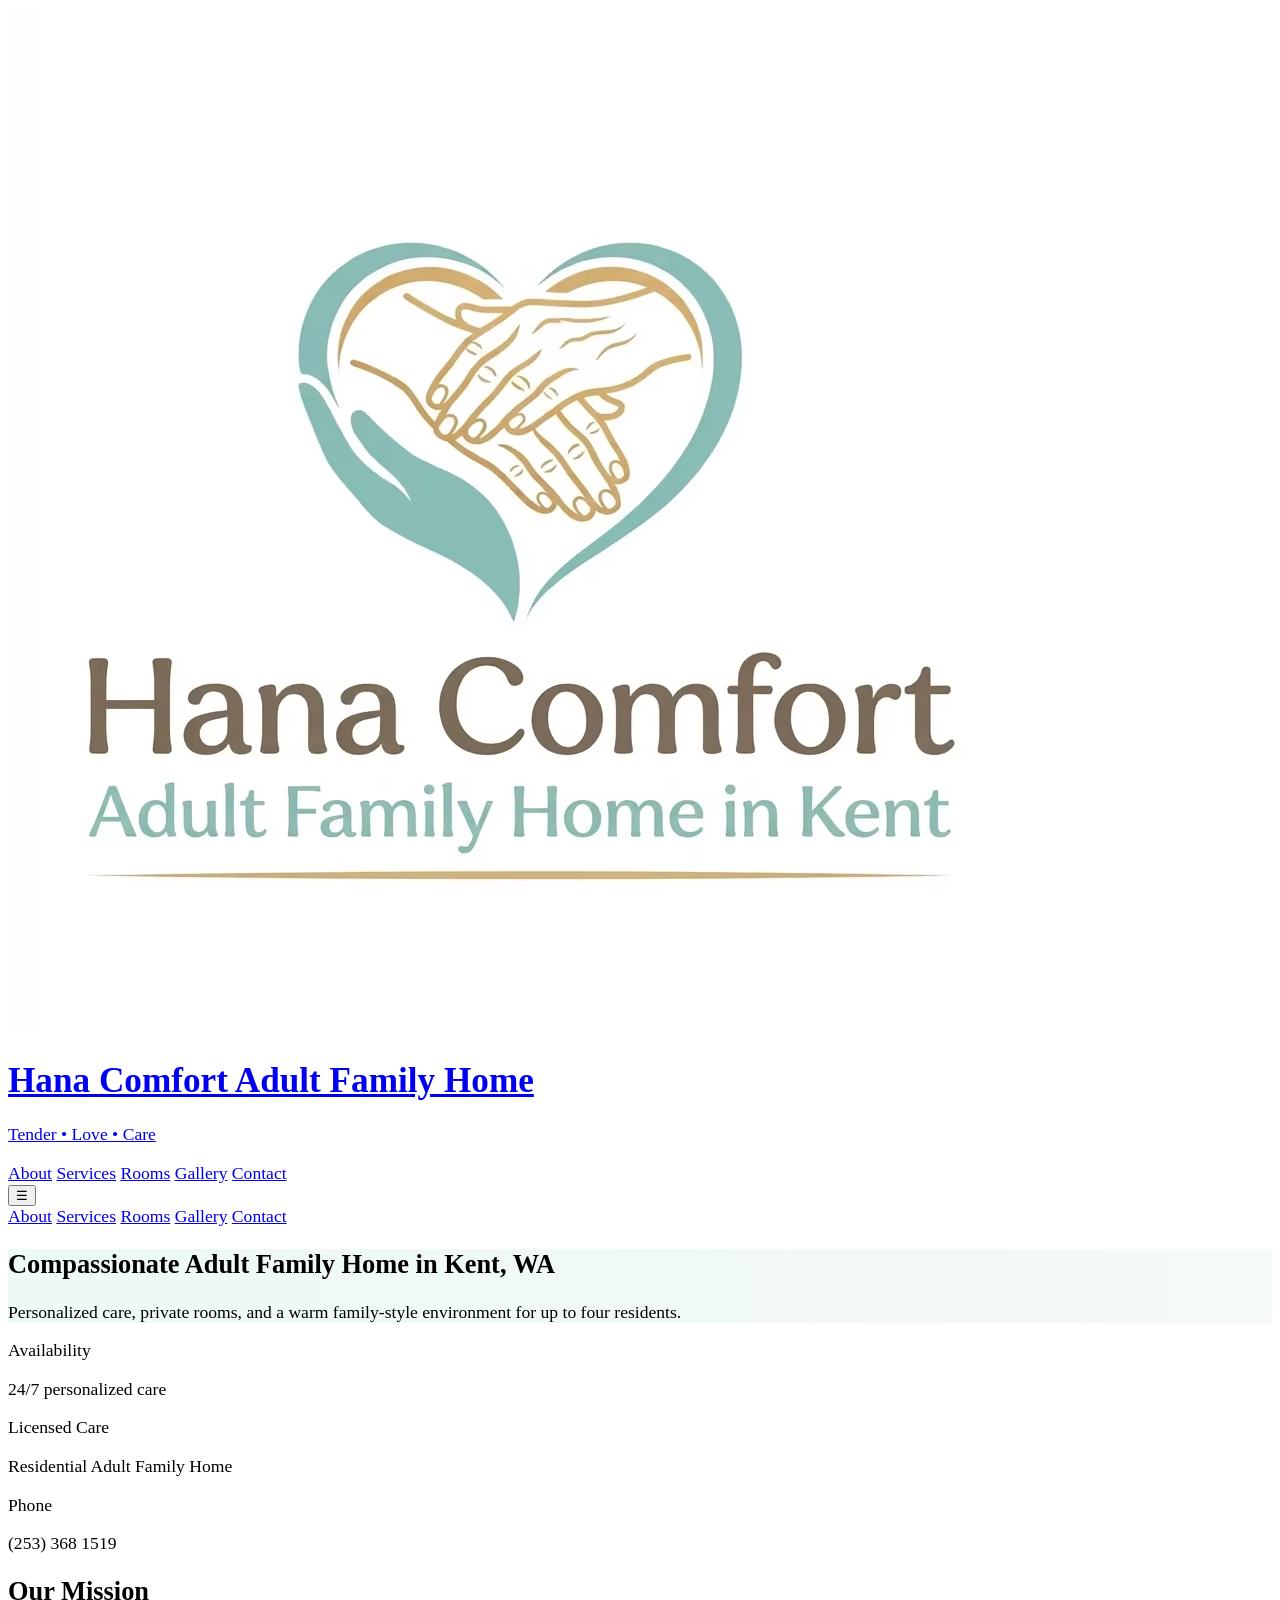
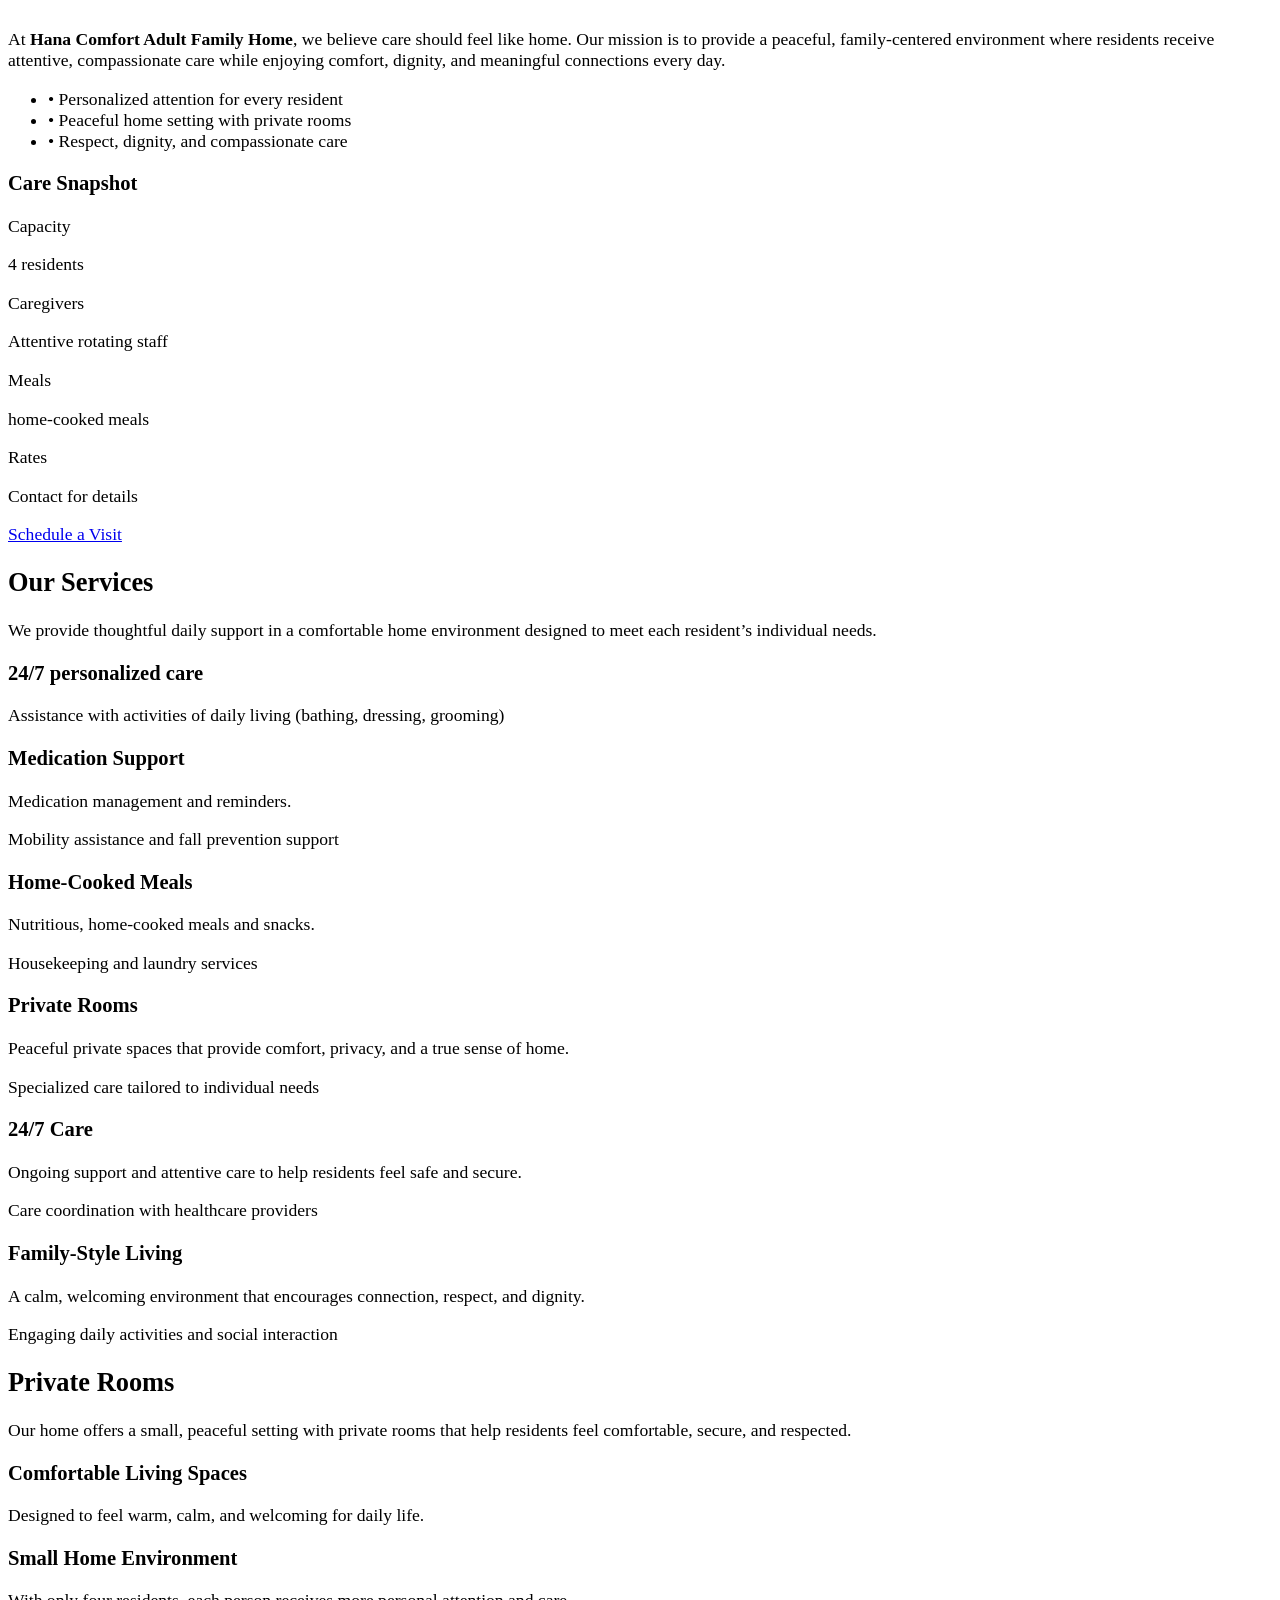
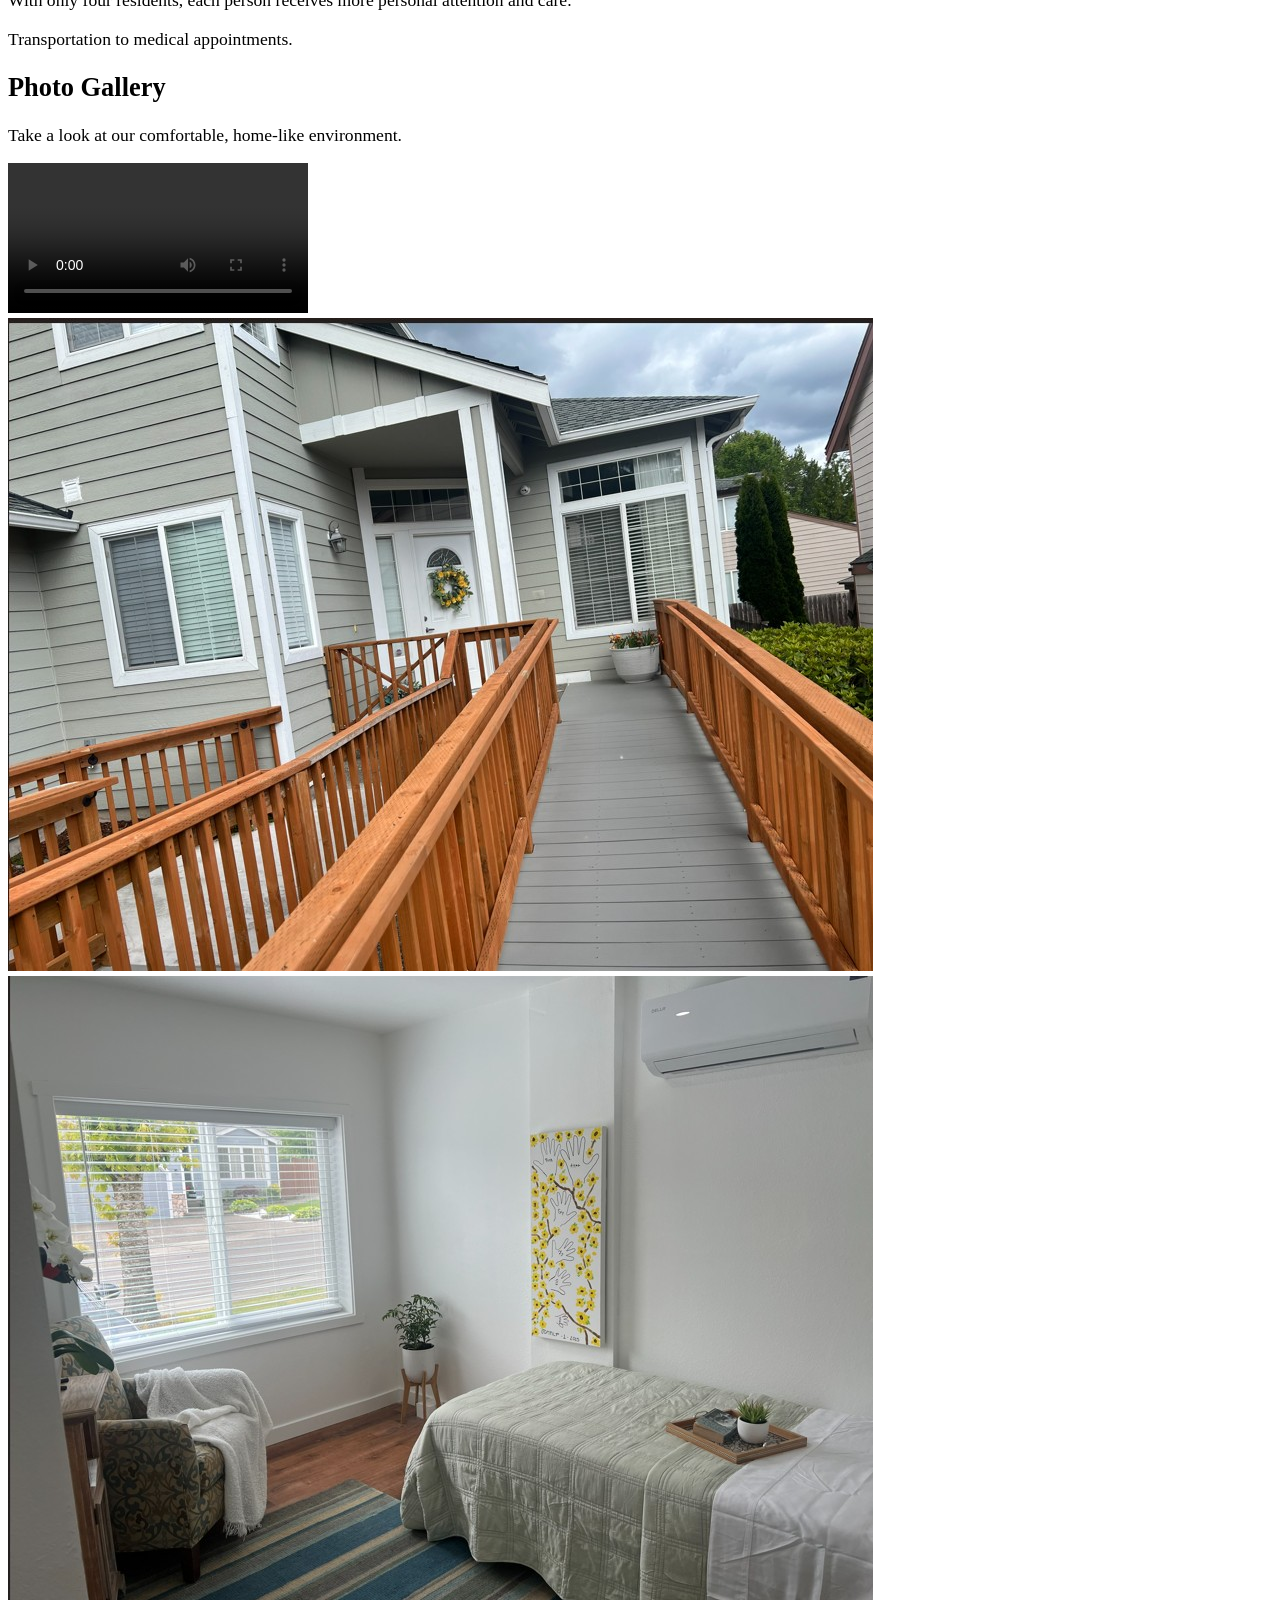
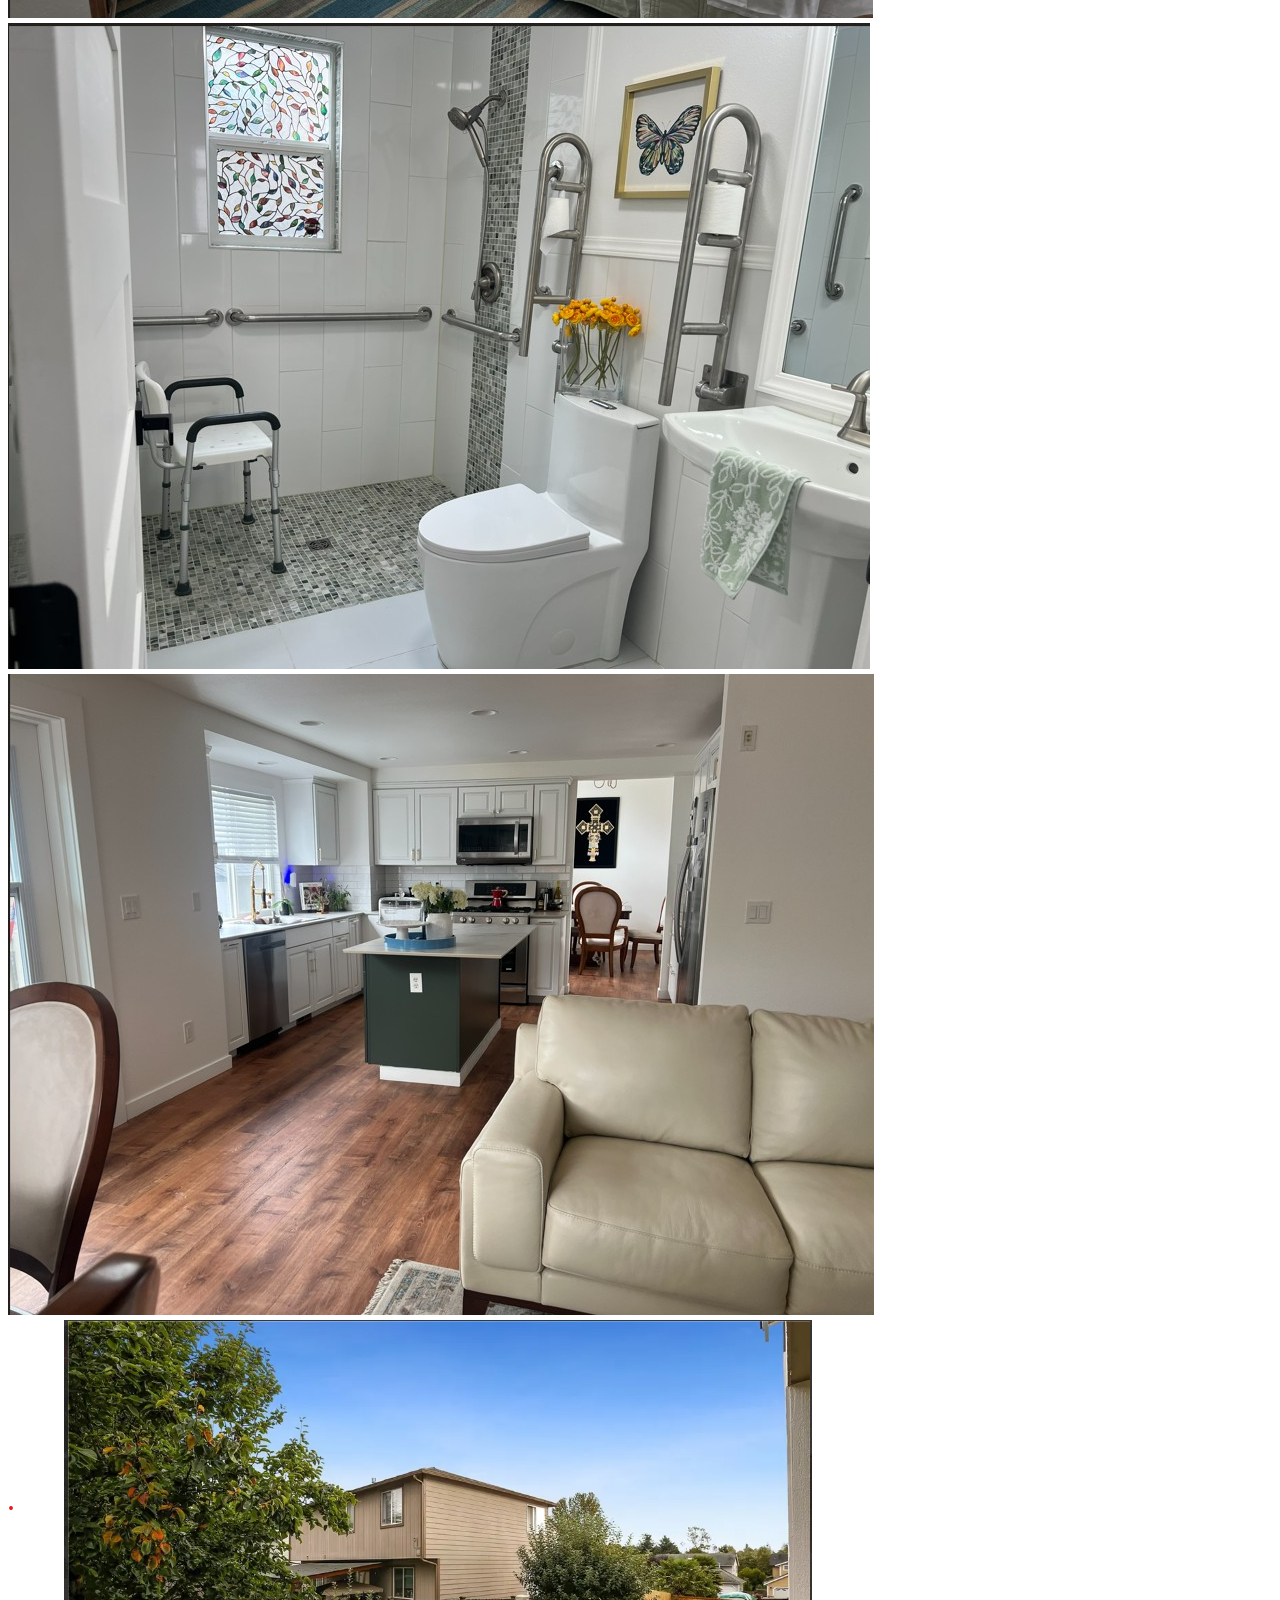
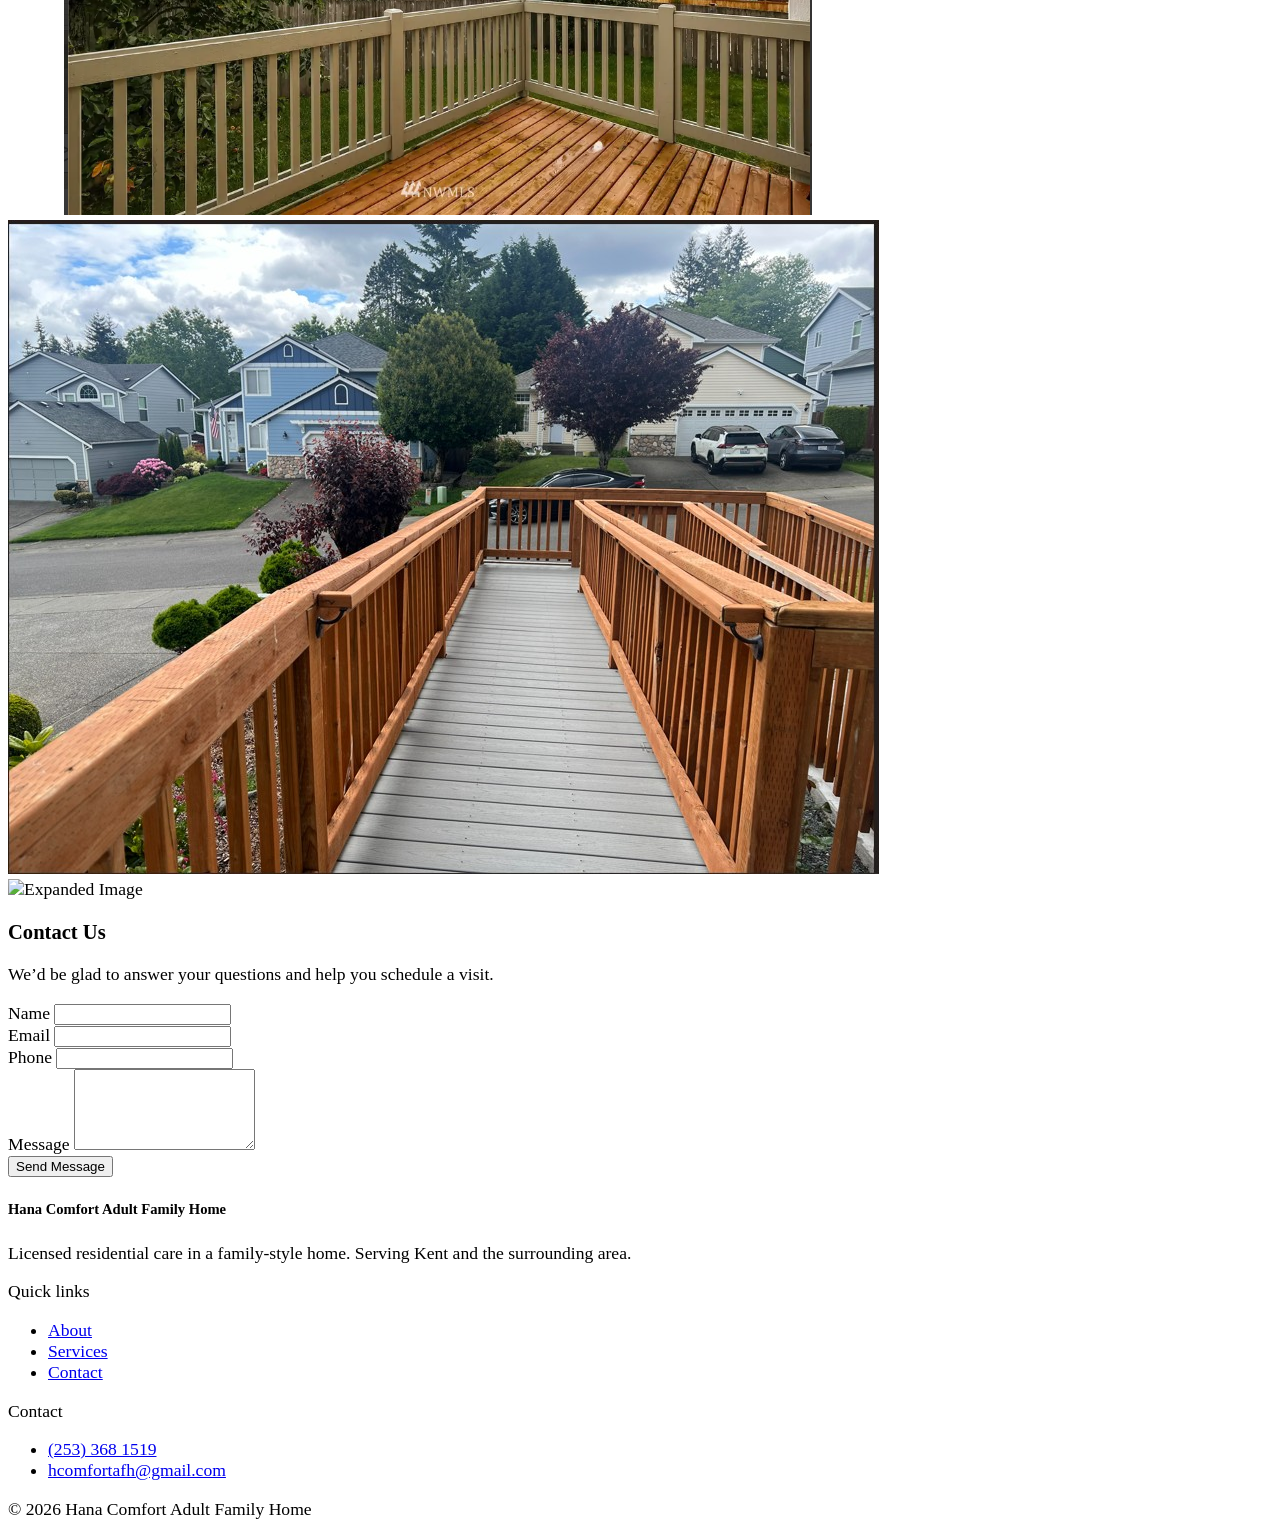
==== Hana_ADF_kent/index.html @ 60431824 "Add files via upload" ====
<!doctype html>
<html lang="en">
<head>
    <!-- =========================================================
         BASIC PAGE SETUP
         ========================================================= -->
    <meta charset="utf-8" />
    <meta name="viewport" content="width=device-width,initial-scale=1" />
    <title>Hana Comfort Adult Family Home</title>
    <meta name="description" content="Hana Comfort Adult Family Home — compassionate, licensed residential care in a home-like setting." />

    <!-- Tailwind CDN for styling -->
    <script src="https://cdn.tailwindcss.com"></script>

    <style>
        /* =========================================================
           SMALL CUSTOM CSS
           ========================================================= */
        .gradient-hero {
            background: linear-gradient(90deg, rgba(16,185,129,0.08), rgba(6,95,70,0.04));
        }

        .focus-ring:focus {
            outline: 3px solid rgba(16,185,129,0.25);
            outline-offset: 2px;
        }

        body {
            font-size: 1.1rem;
        }
    </style>
</head>

<body class="antialiased text-slate-900 bg-slate-50">

<!-- =========================================================
     HEADER
     ========================================================= -->
<header class="bg-white shadow-sm">
    <div class="max-w-7xl mx-auto px-6 py-3 flex items-center justify-between">

        <!-- Logo + Site Name -->
        <a href="#home" class="flex items-center gap-3 min-w-0">
            <img
                    src="images/logo.jpg"
                    alt="Hana Comfort Adult Family Home Logo"
                    class="w-16 h-16 md:w-20 md:h-20 rounded-full object-cover border-2 border-slate-300 shadow-md"
            >
            <div class="min-w-0">
                <h1 class="text-lg md:text-2xl font-semibold leading-tight text-slate-900">
                    Hana Comfort Adult Family Home
                </h1>
                <p class="text-sm text-slate-600 leading-tight font-semibold tracking-wide">
                    Tender • Love • Care
                </p>
            </div>
        </a>

        <!-- Desktop navigation -->
        <nav id="nav" class="hidden md:flex items-center gap-6 text-sm text-slate-700">
            <a href="#about" class="hover:underline">About</a>
            <a href="#services" class="hover:underline">Services</a>
            <a href="#rooms" class="hover:underline">Rooms</a>
            <a href="#gallery" class="hover:underline">Gallery</a>
            <a href="#contact" class="hover:underline">Contact</a>
        </nav>

        <!-- Mobile menu button -->
        <button id="menuBtn"
                class="md:hidden p-2 rounded-md border border-slate-300"
                aria-expanded="false"
                aria-controls="mobileMenu">
            ☰
        </button>
    </div>

    <!-- Mobile menu -->
    <div id="mobileMenu" class="md:hidden hidden border-t bg-white">
        <div class="px-6 py-4 flex flex-col gap-3 text-slate-700">
            <a href="#about" class="block">About</a>
            <a href="#services" class="block">Services</a>
            <a href="#rooms" class="block">Rooms</a>
            <a href="#gallery" class="block">Gallery</a>
            <a href="#contact" class="block">Contact</a>
        </div>
    </div>
</header>

<main id="home">

    <!-- =========================================================
         HERO SECTION
         ========================================================= -->
    <section class="gradient-hero">
        <div class="max-w-7xl mx-auto px-8 py-12 grid grid-cols-1 gap-8 items-center">
            <div>
                <h1 class="text-4xl md:text-4xl font-extrabold">Compassionate Adult Family Home in Kent, WA</h1>

                <p class="mt-4 text-slate-600">
                    Personalized care, private rooms, and a warm family-style environment for up to four residents.
                </p>

                <!--<div class="mt-6 flex gap-3">
                    <a href="#contact" class="px-5 py-3 bg-emerald-500 text-white rounded-md shadow">Schedule a Visit</a>
                </div>-->

                <!--<p class="mt-5 text-sm text-slate-500">
                    24/7 care • Private rooms • Licensed caregivers
                </p>-->
            </div>
        </div>
    </section>

    <!-- =========================================================
         QUICK INFO STRIP
         ========================================================= -->
    <section class="bg-white border-t border-b border-slate-200">
        <div class="max-w-6xl mx-auto px-6 py-6 grid md:grid-cols-3 gap-6 text-center md:text-left">
            <div>
                <p class="text-sm text-slate-500">Availability</p>
                <p class="text-lg font-semibold text-slate-900">24/7 personalized care</p>
            </div>

            <div>
                <p class="text-sm text-slate-500">Licensed Care</p>
                <p class="text-lg font-semibold text-slate-900">Residential Adult Family Home</p>
            </div>

            <div>
                <p class="text-sm text-slate-500">Phone</p>
                <p class="text-lg font-semibold text-slate-900">(253) 368 1519</p>
            </div>
        </div>
    </section>

    <!-- =========================================================
         ABOUT SECTION
         ========================================================= -->
    <section id="about" class="bg-white py-16">
        <div class="max-w-6xl mx-auto px-6 grid md:grid-cols-2 gap-12 items-start">

            <div>
                <h2 class="text-2xl md:text-3xl font-semibold text-slate-900">
                    Our Mission
                </h2>

                <p class="mt-5 text-slate-600 leading-relaxed">
                    At <strong>Hana Comfort Adult Family Home</strong>, we believe care should feel like home. Our mission is to provide a peaceful, family-centered environment where residents receive attentive, compassionate care while enjoying comfort, dignity, and meaningful connections every day.

                </p>

                <!--<p class="mt-4 text-slate-600 leading-relaxed">
                    We focus on personalized care, privacy, and meaningful daily support that
                    promotes dignity, comfort, and independence.
                </p>-->

                <ul class="mt-6 space-y-2 text-slate-700">
                    <li>• Personalized attention for every resident</li>
                    <li>• Peaceful home setting with private rooms</li>
                    <li>• Respect, dignity, and compassionate care</li>
                </ul>
            </div>

            <div class="bg-slate-50 rounded-2xl border border-slate-200 p-6">
                <h3 class="text-xl font-semibold text-slate-900">Care Snapshot</h3>

                <div class="mt-5 grid grid-cols-2 gap-6 text-slate-700">
                    <div>
                        <p class="text-sm text-slate-500">Capacity</p>
                        <p class="font-medium">4 residents</p>
                    </div>

                    <div>
                        <p class="text-sm text-slate-500">Caregivers</p>
                        <p class="font-medium">Attentive rotating staff</p>
                    </div>

                    <div>
                        <p class="text-sm text-slate-500">Meals</p>
                        <p class="font-medium">home-cooked meals</p>
                    </div>

                    <div>
                        <p class="text-sm text-slate-500">Rates</p>
                        <p class="font-medium">Contact for details</p>
                    </div>
                    <div class="mt-6 flex gap-3">
                        <a href="#contact"
                           class="px-5 py-3 bg-emerald-500 text-white rounded-md shadow whitespace-nowrap">
                            Schedule a Visit
                        </a>
                    </div>
                </div>
            </div>

        </div>
    </section>

    <!-- =========================================================
         SERVICES SECTION
         ========================================================= -->
    <section id="services" class="bg-slate-100 py-16">
        <div class="max-w-6xl mx-auto px-6">
            <div class="max-w-2xl">
                <h2 class="text-2xl md:text-3xl font-semibold text-slate-900">
                    Our Services
                </h2>
                <p class="mt-4 text-slate-600 leading-relaxed">
                    We provide thoughtful daily support in a comfortable home environment designed
                    to meet each resident’s individual needs.
                </p>
            </div>

            <div class="mt-10 grid md:grid-cols-3 gap-6">
                <div class="bg-white rounded-2xl border border-slate-200 p-6">
                    <h3 class="text-lg font-semibold text-slate-900">24/7 personalized care</h3>
                    <p class="mt-3 text-slate-600 leading-relaxed">
                        Assistance with activities of daily living (bathing, dressing, grooming)
                    </p>
                </div>

                <div class="bg-white rounded-2xl border border-slate-200 p-6">
                    <h3 class="text-lg font-semibold text-slate-900">Medication Support</h3>
                    <p class="mt-3 text-slate-600 leading-relaxed">
                        Medication management and reminders.
                    </p>
                    <p class="mt-3 text-slate-600 leading-relaxed">
                    Mobility assistance and fall prevention support
                    </p>
                </div>

                <div class="bg-white rounded-2xl border border-slate-200 p-6">
                    <h3 class="text-lg font-semibold text-slate-900">Home-Cooked Meals</h3>
                    <p class="mt-3 text-slate-600 leading-relaxed">
                        Nutritious, home-cooked meals and snacks.
                    </p>
                    <p class="mt-3 text-slate-600 leading-relaxed">
                        Housekeeping and laundry services
                    </p>
                </div>

                <div class="bg-white rounded-2xl border border-slate-200 p-6">
                    <h3 class="text-lg font-semibold text-slate-900">Private Rooms</h3>
                    <p class="mt-3 text-slate-600 leading-relaxed">
                        Peaceful private spaces that provide comfort, privacy, and a true sense of home.
                    </p>
                    <p class="mt-3 text-slate-600 leading-relaxed">
                    Specialized care tailored to individual needs
                    </p>
                </div>

                <div class="bg-white rounded-2xl border border-slate-200 p-6">
                    <h3 class="text-lg font-semibold text-slate-900">24/7 Care</h3>
                    <p class="mt-3 text-slate-600 leading-relaxed">
                        Ongoing support and attentive care to help residents feel safe and secure.
                    </p>
                    <p class="mt-3 text-slate-600 leading-relaxed">
                        Care coordination with healthcare providers
                    </p>
                </div>

                <div class="bg-white rounded-2xl border border-slate-200 p-6">
                    <h3 class="text-lg font-semibold text-slate-900">Family-Style Living</h3>
                    <p class="mt-3 text-slate-600 leading-relaxed">
                        A calm, welcoming environment that encourages connection, respect, and dignity.
                    </p>
                    <p class="mt-3 text-slate-600 leading-relaxed">
                        Engaging daily activities and social interaction
                    </p>
                </div>
            </div>
        </div>
    </section>
    </section>

    <!-- =========================================================
         ROOMS SECTION
         ========================================================= -->
    <section id="rooms" class="bg-white py-16">
        <div class="max-w-6xl mx-auto px-6">
            <div class="max-w-2xl">
                <h2 class="text-2xl md:text-3xl font-semibold text-slate-900">
                    Private Rooms
                </h2>
                <p class="mt-4 text-slate-600 leading-relaxed">
                    Our home offers a small, peaceful setting with private rooms that help residents
                    feel comfortable, secure, and respected.
                </p>
            </div>

            <div class="mt-10 grid md:grid-cols-2 gap-6">
                <div class="bg-slate-50 rounded-2xl border border-slate-200 p-6">
                    <h3 class="text-lg font-semibold text-slate-900">Comfortable Living Spaces</h3>
                    <p class="mt-3 text-slate-600">
                        Designed to feel warm, calm, and welcoming for daily life.
                    </p>
                </div>

                <div class="bg-slate-50 rounded-2xl border border-slate-200 p-6">
                    <h3 class="text-lg font-semibold text-slate-900">Small Home Environment</h3>
                    <p class="mt-3 text-slate-600">
                        With only four residents, each person receives more personal attention and care.
                    </p>
                    <p class="mt-3 text-slate-600">
                        Transportation to medical appointments.
                    </p>
                </div>
            </div>
        </div>
    </section>

    <!-- =========================================================
         GALLERY SECTION
         ========================================================= -->
    <section id="gallery" class="bg-emerald-50 py-20">
        <div class="max-w-7xl mx-auto px-8 text-center">
            <h2 class="text-3xl font-bold text-emerald-800 mb-12">Photo Gallery</h2>
            <p class="mt-3 text-slate-600">
                Take a look at our comfortable, home-like environment.
            </p>

            <!-- Video -->
            <div class="mt-8">
                <video controls class="w-full rounded-xl">
                    <source src="video/home-tour.mp4" type="video/mp4">
                </video>
            </div>

            <div class="grid sm:grid-cols-2 md:grid-cols-3 gap-4">
                <img src="images/Front_Door.jpg" alt="Front door" class="rounded-xl shadow-md h-96 w-full object-cover transition-transform duration-300 hover:scale-105 cursor-pointer">
                <img src="images/Br.jpg" alt="Bedroom area" class="rounded-xl shadow-md h-96 w-full object-cover transition-transform duration-300 hover:scale-105 cursor-pointer">
                <img src="images/Shower.jpg" alt="Shower area" class="rounded-xl shadow-md h-96 w-full object-cover transition-transform duration-300 hover:scale-105 cursor-pointer">
                <img src="images/Kitchen.jpg" alt="Kitchen" class="rounded-xl shadow-md h-96 w-full object-cover transition-transform duration-300 hover:scale-105 cursor-pointer">
                <img src="images/garden.jpg" alt="Outdoor garden" class="rounded-xl shadow-md h-96 w-full object-cover transition-transform duration-300 hover:scale-105 cursor-pointer">
                <img src="images/Ramp_and_Neigh.jpg" alt="Ramp and neighborhood" class="rounded-xl shadow-md h-96 w-full object-cover transition-transform duration-300 hover:scale-105 cursor-pointer">
            </div>
        </div>
    </section>

 <!--   <section id="gallery" class="bg-slate-100 py-16">
        <div class="max-w-6xl mx-auto px-6">

            <h2 class="text-2xl md:text-3xl font-semibold text-slate-900">
                Gallery
            </h2>

            <p class="mt-3 text-slate-600">
                Take a look at our comfortable, home-like environment.
            </p>

            &lt;!&ndash; Video &ndash;&gt;
            <div class="mt-8">
                <video controls class="w-full rounded-xl">
                    <source src="video/home-tour.mp4" type="video/mp4">
                </video>
            </div>

            &lt;!&ndash; Images &ndash;&gt;
            <div class="mt-10 grid grid-cols-2 md:grid-cols-3 gap-4">
                <img src="images/living-room.jpg" class="rounded-lg object-cover w-full h-48">
                <img src="images/bedroom.jpg" class="rounded-lg object-cover w-full h-48">
                <img src="images/kitchen.jpg" class="rounded-lg object-cover w-full h-48">
                <img src="images/dining.jpg" class="rounded-lg object-cover w-full h-48">
                <img src="images/bathroom.jpg" class="rounded-lg object-cover w-full h-48">
                <img src="images/outside.jpg" class="rounded-lg object-cover w-full h-48">
            </div>

        </div>
    </section>-->
    <!-- =========================================================
         LIGHTBOX
         ========================================================= -->
    <div id="lightbox" class="hidden fixed inset-0 bg-black/70 flex items-center justify-center z-50">
        <img id="lightbox-img" src="" alt="Expanded Image" class="w-screen h-screen object-contain md:object-cover cursor-zoom-out">
    </div>

    <!-- =========================================================
         CONTACT SECTION
         Formspree version for static site
         USE FORM_ID with MY real Formspree ID
         ========================================================= -->
    <section id="contact" class="max-w-4xl mx-auto px-8 py-16">
        <div class="bg-white p-8 rounded-xl shadow">
            <h3 class="text-2xl font-semibold">Contact Us</h3>
            <p class="mt-2 text-slate-600">
                We’d be glad to answer your questions and help you schedule a visit.
            </p>

            <form
                    id="contactForm"
                    class="mt-6 space-y-4"
                    action="https://formspree.io/f/xykbydrg"
                    method="POST"
            >
                <!-- Subject line for your email notification -->
                <input type="hidden" name="_subject" value="New message from Hana Comfort AFH">

                <!-- Redirect after submit -->
                <input type="hidden" name="_next" value="thank-you.html">

                <div>
                    <label for="name" class="block mb-1 font-medium">Name</label>
                    <input id="name" name="name" required class="w-full border rounded-md px-4 py-3 focus-ring">
                </div>

                <div>
                    <label for="email" class="block mb-1 font-medium">Email</label>
                    <input id="email" type="email" name="email" required class="w-full border rounded-md px-4 py-3 focus-ring">
                </div>

                <div>
                    <label for="phone" class="block mb-1 font-medium">Phone</label>
                    <input id="phone" name="phone" class="w-full border rounded-md px-4 py-3 focus-ring">
                </div>

                <div>
                    <label for="message" class="block mb-1 font-medium">Message</label>
                    <textarea id="message" name="message" required rows="5" class="w-full border rounded-md px-4 py-3 focus-ring"></textarea>
                </div>

                <button type="submit" class="px-5 py-3 bg-emerald-500 text-white rounded-md shadow">
                    Send Message
                </button>
            </form>
        </div>
    </section>
</main>

<!-- =========================================================
     FOOTER
     ========================================================= -->
<footer class="bg-white border-t mt-12">
    <div class="max-w-7xl mx-auto px-8 py-8 grid grid-cols-1 md:grid-cols-3 gap-6">
        <div>
            <h5 class="font-semibold">Hana Comfort Adult Family Home</h5>
            <p class="mt-2 text-sm text-slate-600">
                Licensed residential care in a family-style home. Serving Kent and the surrounding area.
            </p>
        </div>

        <div class="text-sm text-slate-600">
            <div class="font-medium">Quick links</div>
            <ul class="mt-3 space-y-2">
                <li><a href="#about" class="hover:underline">About</a></li>
                <li><a href="#services" class="hover:underline">Services</a></li>
                <li><a href="#contact" class="hover:underline">Contact</a></li>
            </ul>
        </div>

        <div class="text-sm text-slate-600">
            <div class="font-medium">Contact</div>
            <ul class="mt-3 space-y-2">
                <li><a href="tel:+12533681519" class="hover:underline">(253) 368 1519</a></li>
                <li><a href="mailto:hcomfortafh@gmail.com" class="hover:underline">hcomfortafh@gmail.com</a></li>
            </ul>
        </div>
    </div>

    <div class="text-center text-xs text-slate-400 py-4">
        © <span id="year"></span> Hana Comfort Adult Family Home
    </div>
</footer>

<!-- =========================================================
     JAVASCRIPT
     Mobile menu + gallery lightbox + footer year
     No /contact fetch because Formspree handles the form
     ========================================================= -->
<script>
    // Footer year
    document.getElementById('year').textContent = new Date().getFullYear();

    // Mobile menu
    const menuBtn = document.getElementById('menuBtn');
    const mobileMenu = document.getElementById('mobileMenu');

    menuBtn.addEventListener('click', () => {
        const expanded = menuBtn.getAttribute('aria-expanded') === 'true';
        menuBtn.setAttribute('aria-expanded', String(!expanded));
        mobileMenu.classList.toggle('hidden');
    });

    // Gallery lightbox
    const galleryImages = document.querySelectorAll('#gallery img');
    const lightbox = document.getElementById('lightbox');
    const lightboxImg = document.getElementById('lightbox-img');

    galleryImages.forEach(img => {
        img.addEventListener('click', () => {
            lightboxImg.src = img.src;
            lightbox.classList.remove('hidden');
        });
    });

    lightbox.addEventListener('click', () => {
        lightbox.classList.add('hidden');
    });

    // Smooth scrolling for anchor links
    document.querySelectorAll('a[href^="#"]').forEach(a => {
        a.addEventListener('click', (e) => {
            const target = document.querySelector(a.getAttribute('href'));
            if (target) {
                e.preventDefault();
                target.scrollIntoView({ behavior: 'smooth', block: 'start' });
            }
        });
    });
</script>

</body>
</html>
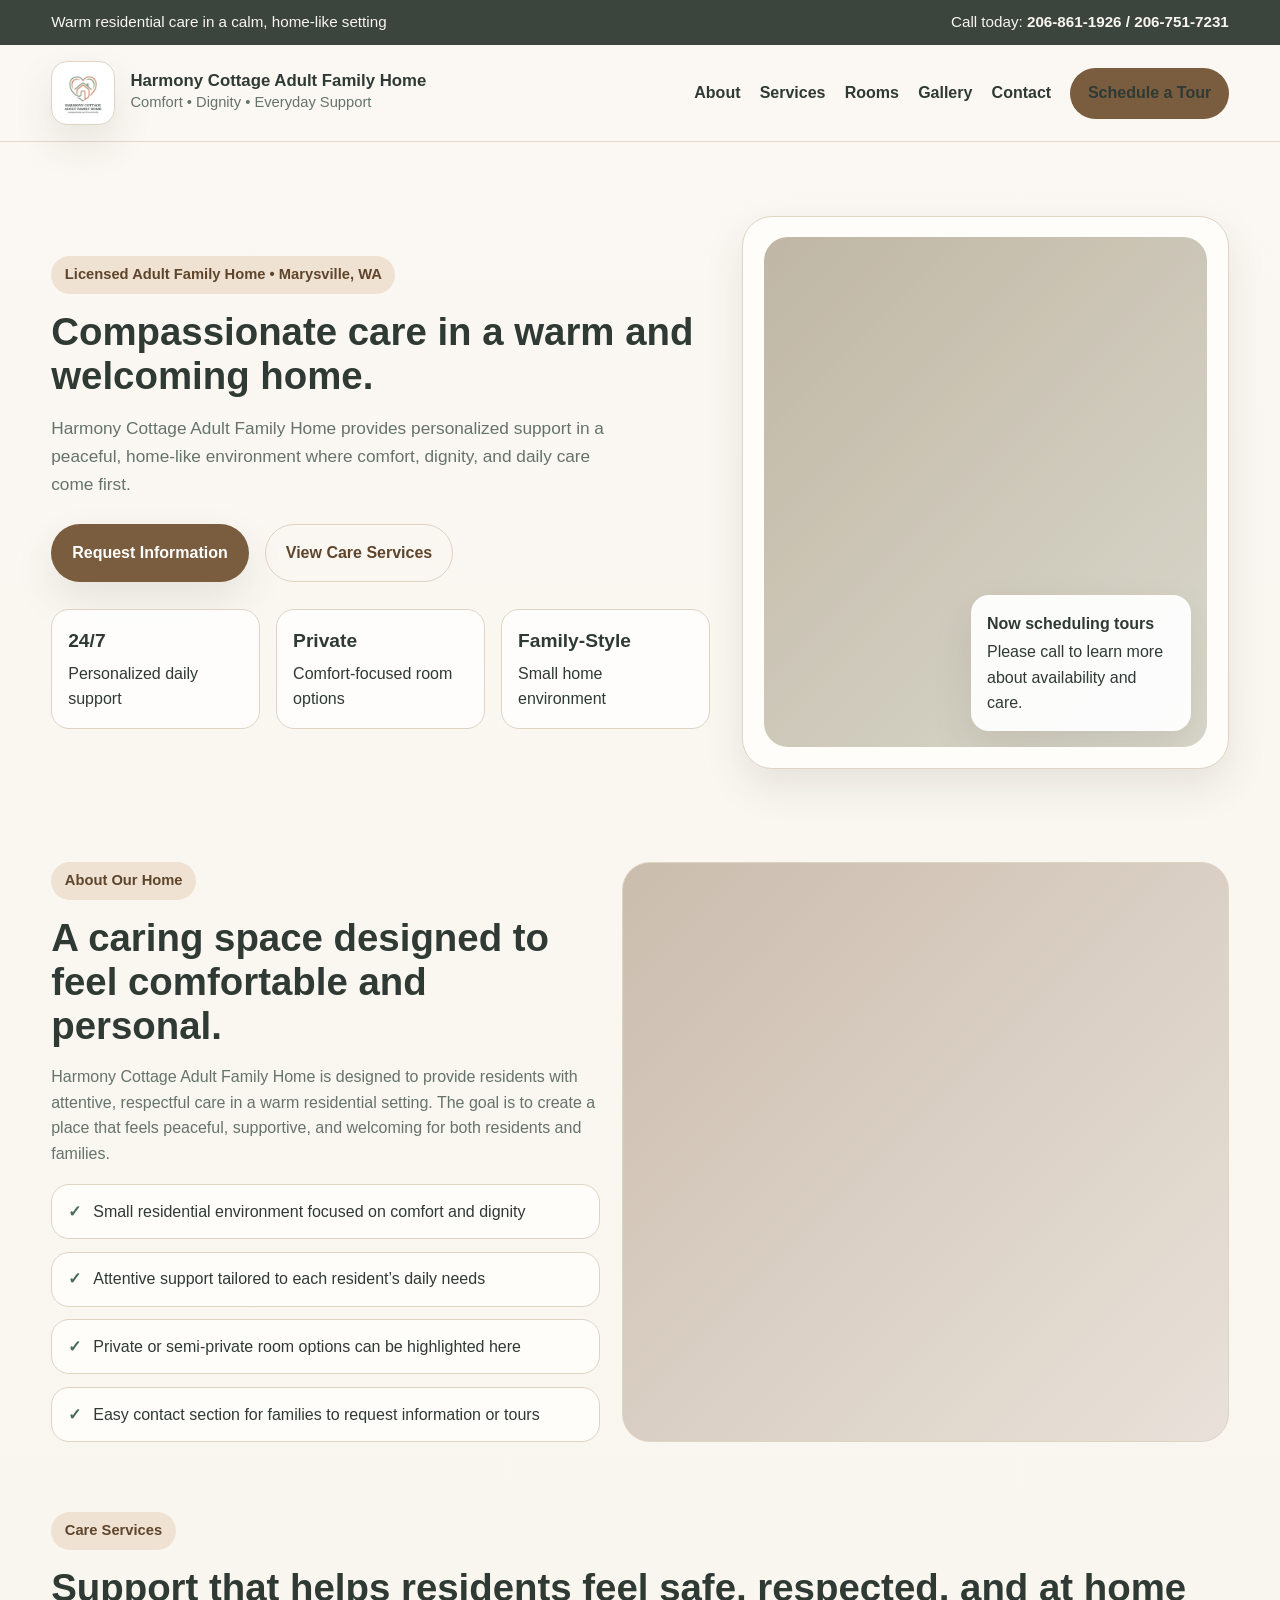
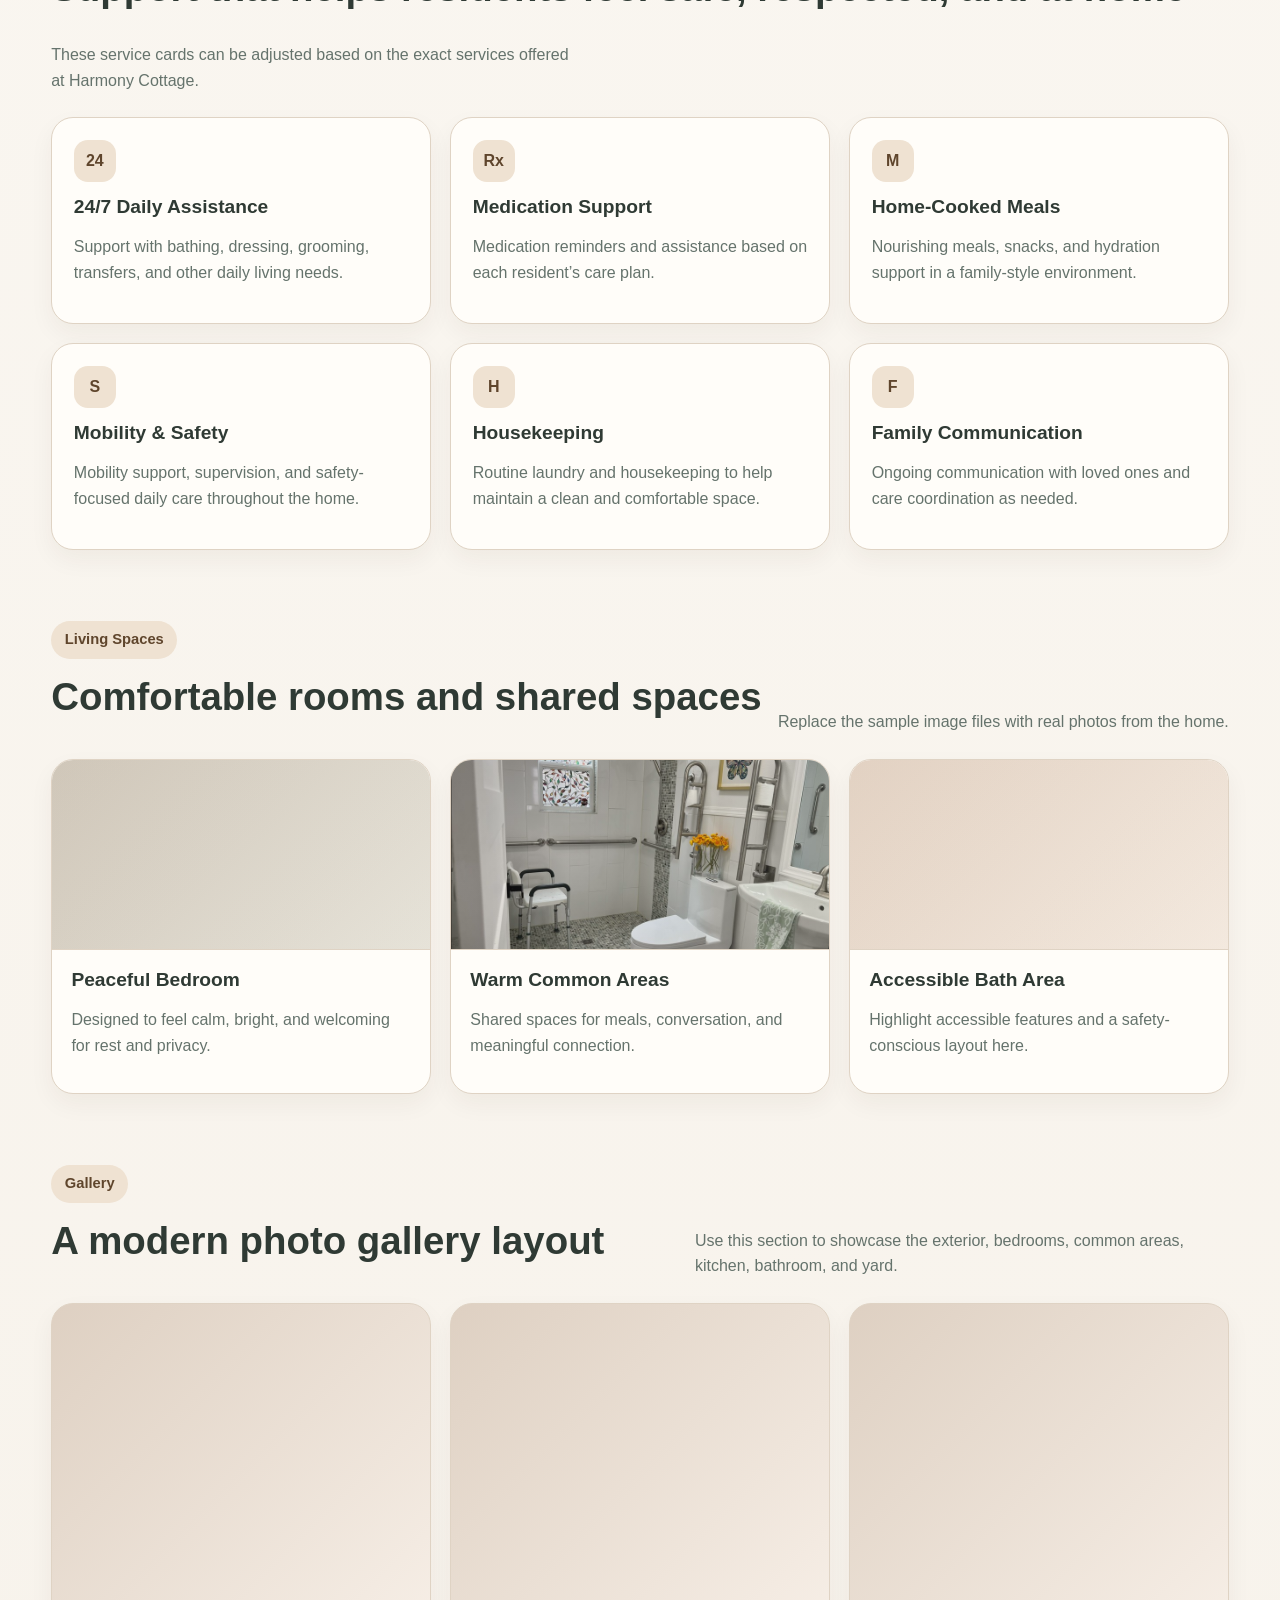
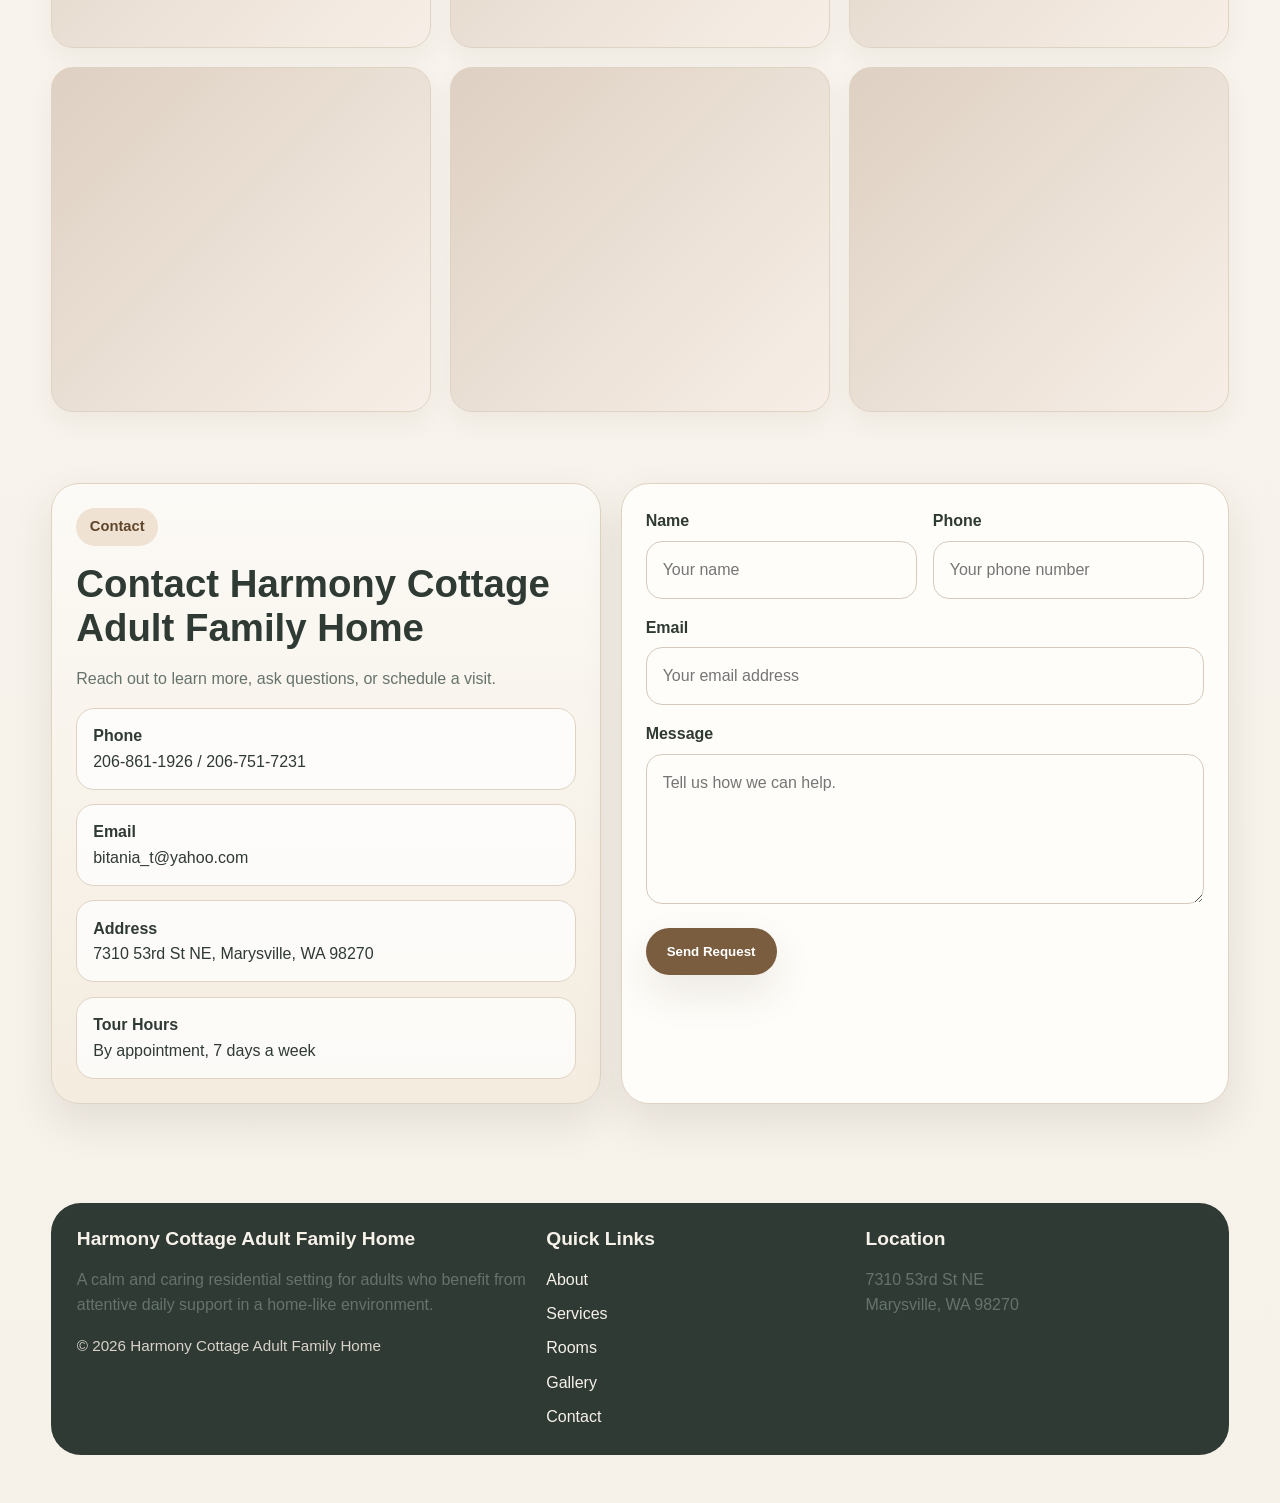
==== commit 77910cb8: "image added" ====
--- a/Hana_ADF_kent/index.html
+++ b/Hana_ADF_kent/index.html
@@ -1,512 +1,333 @@
-<!doctype html>
+<!DOCTYPE html>
 <html lang="en">
 <head>
-    <!-- =========================================================
-         BASIC PAGE SETUP
-         ========================================================= -->
-    <meta charset="utf-8" />
-    <meta name="viewport" content="width=device-width,initial-scale=1" />
-    <title>Hana Comfort Adult Family Home</title>
-    <meta name="description" content="Hana Comfort Adult Family Home — compassionate, licensed residential care in a home-like setting." />
-
-    <!-- Tailwind CDN for styling -->
-    <script src="https://cdn.tailwindcss.com"></script>
-
-    <style>
-        /* =========================================================
-           SMALL CUSTOM CSS
-           ========================================================= */
-        .gradient-hero {
-            background: linear-gradient(90deg, rgba(16,185,129,0.08), rgba(6,95,70,0.04));
-        }
-
-        .focus-ring:focus {
-            outline: 3px solid rgba(16,185,129,0.25);
-            outline-offset: 2px;
-        }
-
-        body {
-            font-size: 1.1rem;
-        }
-    </style>
+    <!-- Basic page setup -->
+    <meta charset="UTF-8" />
+    <meta name="viewport" content="width=device-width, initial-scale=1.0" />
+
+    <!-- Page title shown in browser tab -->
+    <title>Harmony Cottage Adult Family Home</title>
+    <!-- Favicon shown in browser tab -->
+
+    <!-- Short page description for search engines -->
+    <meta
+            name="description"
+            content="Harmony Cottage Adult Family Home in Marysville, WA offers compassionate daily support in a warm, home-like setting."
+    />
+
+    <link rel="icon" type="image/png" href="images/favicon.png" />
+    <link rel="stylesheet" href="styles.css" />
+
+    <!-- External CSS file -->
+    <link rel="stylesheet" href="styles.css" />
 </head>
-
-<body class="antialiased text-slate-900 bg-slate-50">
-
-<!-- =========================================================
-     HEADER
-     ========================================================= -->
-<header class="bg-white shadow-sm">
-    <div class="max-w-7xl mx-auto px-6 py-3 flex items-center justify-between">
-
-        <!-- Logo + Site Name -->
-        <a href="#home" class="flex items-center gap-3 min-w-0">
-            <img
-                    src="images/logo.jpg"
-                    alt="Hana Comfort Adult Family Home Logo"
-                    class="w-16 h-16 md:w-20 md:h-20 rounded-full object-cover border-2 border-slate-300 shadow-md"
-            >
-            <div class="min-w-0">
-                <h1 class="text-lg md:text-2xl font-semibold leading-tight text-slate-900">
-                    Hana Comfort Adult Family Home
-                </h1>
-                <p class="text-sm text-slate-600 leading-tight font-semibold tracking-wide">
-                    Tender • Love • Care
-                </p>
+<body>
+<!-- Top contact bar -->
+<div class="topbar">
+    <div class="container topbar-inner">
+        <div>Warm residential care in a calm, home-like setting</div>
+        <div>Call today: <strong>206-861-1926 / 206-751-7231</strong></div>
+    </div>
+</div>
+
+<!-- Main sticky header and navigation -->
+<header class="site-header">
+    <div class="container nav">
+        <!-- Brand/logo area -->
+        <!-- Brand/logo area -->
+        <a class="brand" href="#home">
+            <div class="brand-mark">
+                <!-- Header logo image -->
+                <img src="images/logo.jpg" alt="Harmony Cottage Adult Family Home logo" />
+            </div>
+            <div class="brand-text">
+                <strong>Harmony Cottage Adult Family Home</strong>
+                <span>Comfort • Dignity • Everyday Support</span>
             </div>
         </a>
 
-        <!-- Desktop navigation -->
-        <nav id="nav" class="hidden md:flex items-center gap-6 text-sm text-slate-700">
-            <a href="#about" class="hover:underline">About</a>
-            <a href="#services" class="hover:underline">Services</a>
-            <a href="#rooms" class="hover:underline">Rooms</a>
-            <a href="#gallery" class="hover:underline">Gallery</a>
-            <a href="#contact" class="hover:underline">Contact</a>
+        <!-- Navigation links -->
+        <nav class="nav-links">
+            <a href="#about">About</a>
+            <a href="#services">Services</a>
+            <a href="#rooms">Rooms</a>
+            <a href="#gallery">Gallery</a>
+            <a href="#contact">Contact</a>
+            <a class="nav-cta" href="#contact">Schedule a Tour</a>
         </nav>
-
-        <!-- Mobile menu button -->
-        <button id="menuBtn"
-                class="md:hidden p-2 rounded-md border border-slate-300"
-                aria-expanded="false"
-                aria-controls="mobileMenu">
-            ☰
-        </button>
-    </div>
-
-    <!-- Mobile menu -->
-    <div id="mobileMenu" class="md:hidden hidden border-t bg-white">
-        <div class="px-6 py-4 flex flex-col gap-3 text-slate-700">
-            <a href="#about" class="block">About</a>
-            <a href="#services" class="block">Services</a>
-            <a href="#rooms" class="block">Rooms</a>
-            <a href="#gallery" class="block">Gallery</a>
-            <a href="#contact" class="block">Contact</a>
-        </div>
     </div>
 </header>
 
-<main id="home">
-
-    <!-- =========================================================
-         HERO SECTION
-         ========================================================= -->
-    <section class="gradient-hero">
-        <div class="max-w-7xl mx-auto px-8 py-12 grid grid-cols-1 gap-8 items-center">
-            <div>
-                <h1 class="text-4xl md:text-4xl font-extrabold">Compassionate Adult Family Home in Kent, WA</h1>
-
-                <p class="mt-4 text-slate-600">
-                    Personalized care, private rooms, and a warm family-style environment for up to four residents.
-                </p>
-
-                <!--<div class="mt-6 flex gap-3">
-                    <a href="#contact" class="px-5 py-3 bg-emerald-500 text-white rounded-md shadow">Schedule a Visit</a>
-                </div>-->
-
-                <!--<p class="mt-5 text-sm text-slate-500">
-                    24/7 care • Private rooms • Licensed caregivers
-                </p>-->
-            </div>
-        </div>
-    </section>
-
-    <!-- =========================================================
-         QUICK INFO STRIP
-         ========================================================= -->
-    <section class="bg-white border-t border-b border-slate-200">
-        <div class="max-w-6xl mx-auto px-6 py-6 grid md:grid-cols-3 gap-6 text-center md:text-left">
-            <div>
-                <p class="text-sm text-slate-500">Availability</p>
-                <p class="text-lg font-semibold text-slate-900">24/7 personalized care</p>
-            </div>
-
-            <div>
-                <p class="text-sm text-slate-500">Licensed Care</p>
-                <p class="text-lg font-semibold text-slate-900">Residential Adult Family Home</p>
-            </div>
-
-            <div>
-                <p class="text-sm text-slate-500">Phone</p>
-                <p class="text-lg font-semibold text-slate-900">(253) 368 1519</p>
-            </div>
-        </div>
-    </section>
-
-    <!-- =========================================================
-         ABOUT SECTION
-         ========================================================= -->
-    <section id="about" class="bg-white py-16">
-        <div class="max-w-6xl mx-auto px-6 grid md:grid-cols-2 gap-12 items-start">
-
-            <div>
-                <h2 class="text-2xl md:text-3xl font-semibold text-slate-900">
-                    Our Mission
-                </h2>
-
-                <p class="mt-5 text-slate-600 leading-relaxed">
-                    At <strong>Hana Comfort Adult Family Home</strong>, we believe care should feel like home. Our mission is to provide a peaceful, family-centered environment where residents receive attentive, compassionate care while enjoying comfort, dignity, and meaningful connections every day.
-
-                </p>
-
-                <!--<p class="mt-4 text-slate-600 leading-relaxed">
-                    We focus on personalized care, privacy, and meaningful daily support that
-                    promotes dignity, comfort, and independence.
-                </p>-->
-
-                <ul class="mt-6 space-y-2 text-slate-700">
-                    <li>• Personalized attention for every resident</li>
-                    <li>• Peaceful home setting with private rooms</li>
-                    <li>• Respect, dignity, and compassionate care</li>
-                </ul>
-            </div>
-
-            <div class="bg-slate-50 rounded-2xl border border-slate-200 p-6">
-                <h3 class="text-xl font-semibold text-slate-900">Care Snapshot</h3>
-
-                <div class="mt-5 grid grid-cols-2 gap-6 text-slate-700">
+<main>
+    <!-- Hero section -->
+    <section class="hero" id="home">
+        <div class="container hero-grid">
+            <div class="hero-copy">
+                <div class="eyebrow">Licensed Adult Family Home • Marysville, WA</div>
+                <h2>Compassionate care in a warm and welcoming home.</h2>
+                <p>
+                    Harmony Cottage Adult Family Home provides personalized support in a peaceful,
+                    home-like environment where comfort, dignity, and daily care come first.
+                </p>
+
+                <!-- Main action buttons -->
+                <div class="hero-actions">
+                    <a class="btn btn-primary" href="#contact">Request Information</a>
+                    <a class="btn btn-secondary" href="#services">View Care Services</a>
+                </div>
+
+                <!-- Quick highlights -->
+                <div class="mini-stats">
+                    <div class="stat">
+                        <strong>24/7</strong>
+                        <span>Personalized daily support</span>
+                    </div>
+                    <div class="stat">
+                        <strong>Private</strong>
+                        <span>Comfort-focused room options</span>
+                    </div>
+                    <div class="stat">
+                        <strong>Family-Style</strong>
+                        <span>Small home environment</span>
+                    </div>
+                </div>
+            </div>
+
+            <!-- Hero image card -->
+            <div class="hero-card">
+                <div class="photo-frame">
+                    <div class="floating-note">
+                        <strong>Now scheduling tours</strong>
+                        <span>Please call to learn more about availability and care.</span>
+                    </div>
+                </div>
+            </div>
+        </div>
+    </section>
+
+    <!-- About section -->
+    <section id="about">
+        <div class="container split">
+            <div class="split-copy">
+                <div class="eyebrow">About Our Home</div>
+                <h2>A caring space designed to feel comfortable and personal.</h2>
+                <p>
+                    Harmony Cottage Adult Family Home is designed to provide residents with attentive,
+                    respectful care in a warm residential setting. The goal is to create a place that
+                    feels peaceful, supportive, and welcoming for both residents and families.
+                </p>
+
+                <!-- Feature checklist -->
+                <div class="checklist">
+                    <div class="check"><b>✓</b><span>Small residential environment focused on comfort and dignity</span></div>
+                    <div class="check"><b>✓</b><span>Attentive support tailored to each resident’s daily needs</span></div>
+                    <div class="check"><b>✓</b><span>Private or semi-private room options can be highlighted here</span></div>
+                    <div class="check"><b>✓</b><span>Easy contact section for families to request information or tours</span></div>
+                </div>
+            </div>
+
+            <!-- About image area -->
+            <div class="split-visual" aria-hidden="true"></div>
+        </div>
+    </section>
+
+    <!-- Services section -->
+    <section id="services">
+        <div class="container">
+            <div class="section-head">
+                <div>
+                    <div class="eyebrow">Care Services</div>
+                    <h2>Support that helps residents feel safe, respected, and at home</h2>
+                </div>
+                <p>
+                    These service cards can be adjusted based on the exact services offered at Harmony Cottage.
+                </p>
+            </div>
+
+            <div class="grid-3">
+                <article class="card">
+                    <div class="icon">24</div>
+                    <h3>24/7 Daily Assistance</h3>
+                    <p>Support with bathing, dressing, grooming, transfers, and other daily living needs.</p>
+                </article>
+
+                <article class="card">
+                    <div class="icon">Rx</div>
+                    <h3>Medication Support</h3>
+                    <p>Medication reminders and assistance based on each resident’s care plan.</p>
+                </article>
+
+                <article class="card">
+                    <div class="icon">M</div>
+                    <h3>Home-Cooked Meals</h3>
+                    <p>Nourishing meals, snacks, and hydration support in a family-style environment.</p>
+                </article>
+
+                <article class="card">
+                    <div class="icon">S</div>
+                    <h3>Mobility &amp; Safety</h3>
+                    <p>Mobility support, supervision, and safety-focused daily care throughout the home.</p>
+                </article>
+
+                <article class="card">
+                    <div class="icon">H</div>
+                    <h3>Housekeeping</h3>
+                    <p>Routine laundry and housekeeping to help maintain a clean and comfortable space.</p>
+                </article>
+
+                <article class="card">
+                    <div class="icon">F</div>
+                    <h3>Family Communication</h3>
+                    <p>Ongoing communication with loved ones and care coordination as needed.</p>
+                </article>
+            </div>
+        </div>
+    </section>
+
+    <!-- Rooms section -->
+    <section id="rooms">
+        <div class="container">
+            <div class="section-head">
+                <div>
+                    <div class="eyebrow">Living Spaces</div>
+                    <h2>Comfortable rooms and shared spaces</h2>
+                </div>
+                <p>Replace the sample image files with real photos from the home.</p>
+            </div>
+
+            <div class="grid-3">
+                <article class="card room-card">
+                    <div class="room-photo one"></div>
+                    <div class="room-body">
+                        <h3>Peaceful Bedroom</h3>
+                        <p>Designed to feel calm, bright, and welcoming for rest and privacy.</p>
+                    </div>
+                </article>
+
+                <article class="card room-card">
+                    <div class="room-photo two"></div>
+                    <div class="room-body">
+                        <h3>Warm Common Areas</h3>
+                        <p>Shared spaces for meals, conversation, and meaningful connection.</p>
+                    </div>
+                </article>
+
+                <article class="card room-card">
+                    <div class="room-photo three"></div>
+                    <div class="room-body">
+                        <h3>Accessible Bath Area</h3>
+                        <p>Highlight accessible features and a safety-conscious layout here.</p>
+                    </div>
+                </article>
+            </div>
+        </div>
+    </section>
+
+    <!-- Gallery section -->
+    <section id="gallery">
+        <div class="container">
+            <div class="section-head">
+                <div>
+                    <div class="eyebrow">Gallery</div>
+                    <h2>A modern photo gallery layout</h2>
+                </div>
+                <p>
+                    Use this section to showcase the exterior, bedrooms, common areas, kitchen, bathroom, and yard.
+                </p>
+            </div>
+
+            <div class="gallery-grid">
+                <div class="gallery-item" aria-label="Front exterior"></div>
+                <div class="gallery-item" aria-label="Bedroom"></div>
+                <div class="gallery-item" aria-label="Living room"></div>
+                <div class="gallery-item" aria-label="Kitchen"></div>
+                <div class="gallery-item" aria-label="Bathroom"></div>
+                <div class="gallery-item" aria-label="Outdoor area"></div>
+            </div>
+        </div>
+    </section>
+
+    <!-- Contact section -->
+    <section id="contact">
+        <div class="container contact-wrap">
+            <!-- Contact details panel -->
+            <div class="contact-panel">
+                <div class="eyebrow">Contact</div>
+                <h2>Contact Harmony Cottage Adult Family Home</h2>
+                <p>
+                    Reach out to learn more, ask questions, or schedule a visit.
+                </p>
+
+                <div class="contact-list">
+                    <div class="contact-item"><strong>Phone</strong><br />206-861-1926 / 206-751-7231</div>
+                    <div class="contact-item"><strong>Email</strong><br />bitania_t@yahoo.com</div>
+                    <div class="contact-item"><strong>Address</strong><br />7310 53rd St NE, Marysville, WA 98270</div>
+                    <div class="contact-item"><strong>Tour Hours</strong><br />By appointment, 7 days a week</div>
+                </div>
+            </div>
+
+            <!-- Contact form -->
+            <form action="https://formspree.io/f/your-form-id" method="POST">
+                <div class="form-grid">
                     <div>
-                        <p class="text-sm text-slate-500">Capacity</p>
-                        <p class="font-medium">4 residents</p>
+                        <label for="name">Name</label>
+                        <input id="name" name="name" type="text" placeholder="Your name" required />
                     </div>
 
                     <div>
-                        <p class="text-sm text-slate-500">Caregivers</p>
-                        <p class="font-medium">Attentive rotating staff</p>
-                    </div>
-
-                    <div>
-                        <p class="text-sm text-slate-500">Meals</p>
-                        <p class="font-medium">home-cooked meals</p>
-                    </div>
-
-                    <div>
-                        <p class="text-sm text-slate-500">Rates</p>
-                        <p class="font-medium">Contact for details</p>
-                    </div>
-                    <div class="mt-6 flex gap-3">
-                        <a href="#contact"
-                           class="px-5 py-3 bg-emerald-500 text-white rounded-md shadow whitespace-nowrap">
-                            Schedule a Visit
-                        </a>
-                    </div>
-                </div>
-            </div>
-
-        </div>
-    </section>
-
-    <!-- =========================================================
-         SERVICES SECTION
-         ========================================================= -->
-    <section id="services" class="bg-slate-100 py-16">
-        <div class="max-w-6xl mx-auto px-6">
-            <div class="max-w-2xl">
-                <h2 class="text-2xl md:text-3xl font-semibold text-slate-900">
-                    Our Services
-                </h2>
-                <p class="mt-4 text-slate-600 leading-relaxed">
-                    We provide thoughtful daily support in a comfortable home environment designed
-                    to meet each resident’s individual needs.
-                </p>
-            </div>
-
-            <div class="mt-10 grid md:grid-cols-3 gap-6">
-                <div class="bg-white rounded-2xl border border-slate-200 p-6">
-                    <h3 class="text-lg font-semibold text-slate-900">24/7 personalized care</h3>
-                    <p class="mt-3 text-slate-600 leading-relaxed">
-                        Assistance with activities of daily living (bathing, dressing, grooming)
-                    </p>
-                </div>
-
-                <div class="bg-white rounded-2xl border border-slate-200 p-6">
-                    <h3 class="text-lg font-semibold text-slate-900">Medication Support</h3>
-                    <p class="mt-3 text-slate-600 leading-relaxed">
-                        Medication management and reminders.
-                    </p>
-                    <p class="mt-3 text-slate-600 leading-relaxed">
-                    Mobility assistance and fall prevention support
-                    </p>
-                </div>
-
-                <div class="bg-white rounded-2xl border border-slate-200 p-6">
-                    <h3 class="text-lg font-semibold text-slate-900">Home-Cooked Meals</h3>
-                    <p class="mt-3 text-slate-600 leading-relaxed">
-                        Nutritious, home-cooked meals and snacks.
-                    </p>
-                    <p class="mt-3 text-slate-600 leading-relaxed">
-                        Housekeeping and laundry services
-                    </p>
-                </div>
-
-                <div class="bg-white rounded-2xl border border-slate-200 p-6">
-                    <h3 class="text-lg font-semibold text-slate-900">Private Rooms</h3>
-                    <p class="mt-3 text-slate-600 leading-relaxed">
-                        Peaceful private spaces that provide comfort, privacy, and a true sense of home.
-                    </p>
-                    <p class="mt-3 text-slate-600 leading-relaxed">
-                    Specialized care tailored to individual needs
-                    </p>
-                </div>
-
-                <div class="bg-white rounded-2xl border border-slate-200 p-6">
-                    <h3 class="text-lg font-semibold text-slate-900">24/7 Care</h3>
-                    <p class="mt-3 text-slate-600 leading-relaxed">
-                        Ongoing support and attentive care to help residents feel safe and secure.
-                    </p>
-                    <p class="mt-3 text-slate-600 leading-relaxed">
-                        Care coordination with healthcare providers
-                    </p>
-                </div>
-
-                <div class="bg-white rounded-2xl border border-slate-200 p-6">
-                    <h3 class="text-lg font-semibold text-slate-900">Family-Style Living</h3>
-                    <p class="mt-3 text-slate-600 leading-relaxed">
-                        A calm, welcoming environment that encourages connection, respect, and dignity.
-                    </p>
-                    <p class="mt-3 text-slate-600 leading-relaxed">
-                        Engaging daily activities and social interaction
-                    </p>
-                </div>
-            </div>
-        </div>
-    </section>
-    </section>
-
-    <!-- =========================================================
-         ROOMS SECTION
-         ========================================================= -->
-    <section id="rooms" class="bg-white py-16">
-        <div class="max-w-6xl mx-auto px-6">
-            <div class="max-w-2xl">
-                <h2 class="text-2xl md:text-3xl font-semibold text-slate-900">
-                    Private Rooms
-                </h2>
-                <p class="mt-4 text-slate-600 leading-relaxed">
-                    Our home offers a small, peaceful setting with private rooms that help residents
-                    feel comfortable, secure, and respected.
-                </p>
-            </div>
-
-            <div class="mt-10 grid md:grid-cols-2 gap-6">
-                <div class="bg-slate-50 rounded-2xl border border-slate-200 p-6">
-                    <h3 class="text-lg font-semibold text-slate-900">Comfortable Living Spaces</h3>
-                    <p class="mt-3 text-slate-600">
-                        Designed to feel warm, calm, and welcoming for daily life.
-                    </p>
-                </div>
-
-                <div class="bg-slate-50 rounded-2xl border border-slate-200 p-6">
-                    <h3 class="text-lg font-semibold text-slate-900">Small Home Environment</h3>
-                    <p class="mt-3 text-slate-600">
-                        With only four residents, each person receives more personal attention and care.
-                    </p>
-                    <p class="mt-3 text-slate-600">
-                        Transportation to medical appointments.
-                    </p>
-                </div>
-            </div>
-        </div>
-    </section>
-
-    <!-- =========================================================
-         GALLERY SECTION
-         ========================================================= -->
-    <section id="gallery" class="bg-emerald-50 py-20">
-        <div class="max-w-7xl mx-auto px-8 text-center">
-            <h2 class="text-3xl font-bold text-emerald-800 mb-12">Photo Gallery</h2>
-            <p class="mt-3 text-slate-600">
-                Take a look at our comfortable, home-like environment.
+                        <label for="phone">Phone</label>
+                        <input id="phone" name="phone" type="tel" placeholder="Your phone number" />
+                    </div>
+
+                    <div class="full">
+                        <label for="email">Email</label>
+                        <input id="email" name="email" type="email" placeholder="Your email address" required />
+                    </div>
+
+                    <div class="full">
+                        <label for="message">Message</label>
+                        <textarea id="message" name="message" placeholder="Tell us how we can help."></textarea>
+                    </div>
+
+                    <div class="full">
+                        <button class="btn btn-primary" type="submit">Send Request</button>
+                    </div>
+                </div>
+            </form>
+        </div>
+    </section>
+</main>
+
+<!-- Footer -->
+<footer class="footer">
+    <div class="container footer-shell">
+        <div>
+            <h3>Harmony Cottage Adult Family Home</h3>
+            <p>
+                A calm and caring residential setting for adults who benefit from attentive daily support in a home-like environment.
             </p>
-
-            <!-- Video -->
-            <div class="mt-8">
-                <video controls class="w-full rounded-xl">
-                    <source src="video/home-tour.mp4" type="video/mp4">
-                </video>
-            </div>
-
-            <div class="grid sm:grid-cols-2 md:grid-cols-3 gap-4">
-                <img src="images/Front_Door.jpg" alt="Front door" class="rounded-xl shadow-md h-96 w-full object-cover transition-transform duration-300 hover:scale-105 cursor-pointer">
-                <img src="images/Br.jpg" alt="Bedroom area" class="rounded-xl shadow-md h-96 w-full object-cover transition-transform duration-300 hover:scale-105 cursor-pointer">
-                <img src="images/Shower.jpg" alt="Shower area" class="rounded-xl shadow-md h-96 w-full object-cover transition-transform duration-300 hover:scale-105 cursor-pointer">
-                <img src="images/Kitchen.jpg" alt="Kitchen" class="rounded-xl shadow-md h-96 w-full object-cover transition-transform duration-300 hover:scale-105 cursor-pointer">
-                <img src="images/garden.jpg" alt="Outdoor garden" class="rounded-xl shadow-md h-96 w-full object-cover transition-transform duration-300 hover:scale-105 cursor-pointer">
-                <img src="images/Ramp_and_Neigh.jpg" alt="Ramp and neighborhood" class="rounded-xl shadow-md h-96 w-full object-cover transition-transform duration-300 hover:scale-105 cursor-pointer">
-            </div>
-        </div>
-    </section>
-
- <!--   <section id="gallery" class="bg-slate-100 py-16">
-        <div class="max-w-6xl mx-auto px-6">
-
-            <h2 class="text-2xl md:text-3xl font-semibold text-slate-900">
-                Gallery
-            </h2>
-
-            <p class="mt-3 text-slate-600">
-                Take a look at our comfortable, home-like environment.
+            <div class="copyright">© 2026 Harmony Cottage Adult Family Home</div>
+        </div>
+
+        <div>
+            <h3>Quick Links</h3>
+            <div class="footer-links">
+                <a href="#about">About</a>
+                <a href="#services">Services</a>
+                <a href="#rooms">Rooms</a>
+                <a href="#gallery">Gallery</a>
+                <a href="#contact">Contact</a>
+            </div>
+        </div>
+
+        <div>
+            <h3>Location</h3>
+            <p>
+                7310 53rd St NE<br />
+                Marysville, WA 98270
             </p>
-
-            &lt;!&ndash; Video &ndash;&gt;
-            <div class="mt-8">
-                <video controls class="w-full rounded-xl">
-                    <source src="video/home-tour.mp4" type="video/mp4">
-                </video>
-            </div>
-
-            &lt;!&ndash; Images &ndash;&gt;
-            <div class="mt-10 grid grid-cols-2 md:grid-cols-3 gap-4">
-                <img src="images/living-room.jpg" class="rounded-lg object-cover w-full h-48">
-                <img src="images/bedroom.jpg" class="rounded-lg object-cover w-full h-48">
-                <img src="images/kitchen.jpg" class="rounded-lg object-cover w-full h-48">
-                <img src="images/dining.jpg" class="rounded-lg object-cover w-full h-48">
-                <img src="images/bathroom.jpg" class="rounded-lg object-cover w-full h-48">
-                <img src="images/outside.jpg" class="rounded-lg object-cover w-full h-48">
-            </div>
-
-        </div>
-    </section>-->
-    <!-- =========================================================
-         LIGHTBOX
-         ========================================================= -->
-    <div id="lightbox" class="hidden fixed inset-0 bg-black/70 flex items-center justify-center z-50">
-        <img id="lightbox-img" src="" alt="Expanded Image" class="w-screen h-screen object-contain md:object-cover cursor-zoom-out">
-    </div>
-
-    <!-- =========================================================
-         CONTACT SECTION
-         Formspree version for static site
-         USE FORM_ID with MY real Formspree ID
-         ========================================================= -->
-    <section id="contact" class="max-w-4xl mx-auto px-8 py-16">
-        <div class="bg-white p-8 rounded-xl shadow">
-            <h3 class="text-2xl font-semibold">Contact Us</h3>
-            <p class="mt-2 text-slate-600">
-                We’d be glad to answer your questions and help you schedule a visit.
-            </p>
-
-            <form
-                    id="contactForm"
-                    class="mt-6 space-y-4"
-                    action="https://formspree.io/f/xykbydrg"
-                    method="POST"
-            >
-                <!-- Subject line for your email notification -->
-                <input type="hidden" name="_subject" value="New message from Hana Comfort AFH">
-
-                <!-- Redirect after submit -->
-                <input type="hidden" name="_next" value="thank-you.html">
-
-                <div>
-                    <label for="name" class="block mb-1 font-medium">Name</label>
-                    <input id="name" name="name" required class="w-full border rounded-md px-4 py-3 focus-ring">
-                </div>
-
-                <div>
-                    <label for="email" class="block mb-1 font-medium">Email</label>
-                    <input id="email" type="email" name="email" required class="w-full border rounded-md px-4 py-3 focus-ring">
-                </div>
-
-                <div>
-                    <label for="phone" class="block mb-1 font-medium">Phone</label>
-                    <input id="phone" name="phone" class="w-full border rounded-md px-4 py-3 focus-ring">
-                </div>
-
-                <div>
-                    <label for="message" class="block mb-1 font-medium">Message</label>
-                    <textarea id="message" name="message" required rows="5" class="w-full border rounded-md px-4 py-3 focus-ring"></textarea>
-                </div>
-
-                <button type="submit" class="px-5 py-3 bg-emerald-500 text-white rounded-md shadow">
-                    Send Message
-                </button>
-            </form>
-        </div>
-    </section>
-</main>
-
-<!-- =========================================================
-     FOOTER
-     ========================================================= -->
-<footer class="bg-white border-t mt-12">
-    <div class="max-w-7xl mx-auto px-8 py-8 grid grid-cols-1 md:grid-cols-3 gap-6">
-        <div>
-            <h5 class="font-semibold">Hana Comfort Adult Family Home</h5>
-            <p class="mt-2 text-sm text-slate-600">
-                Licensed residential care in a family-style home. Serving Kent and the surrounding area.
-            </p>
-        </div>
-
-        <div class="text-sm text-slate-600">
-            <div class="font-medium">Quick links</div>
-            <ul class="mt-3 space-y-2">
-                <li><a href="#about" class="hover:underline">About</a></li>
-                <li><a href="#services" class="hover:underline">Services</a></li>
-                <li><a href="#contact" class="hover:underline">Contact</a></li>
-            </ul>
-        </div>
-
-        <div class="text-sm text-slate-600">
-            <div class="font-medium">Contact</div>
-            <ul class="mt-3 space-y-2">
-                <li><a href="tel:+12533681519" class="hover:underline">(253) 368 1519</a></li>
-                <li><a href="mailto:hcomfortafh@gmail.com" class="hover:underline">hcomfortafh@gmail.com</a></li>
-            </ul>
-        </div>
-    </div>
-
-    <div class="text-center text-xs text-slate-400 py-4">
-        © <span id="year"></span> Hana Comfort Adult Family Home
+        </div>
     </div>
 </footer>
-
-<!-- =========================================================
-     JAVASCRIPT
-     Mobile menu + gallery lightbox + footer year
-     No /contact fetch because Formspree handles the form
-     ========================================================= -->
-<script>
-    // Footer year
-    document.getElementById('year').textContent = new Date().getFullYear();
-
-    // Mobile menu
-    const menuBtn = document.getElementById('menuBtn');
-    const mobileMenu = document.getElementById('mobileMenu');
-
-    menuBtn.addEventListener('click', () => {
-        const expanded = menuBtn.getAttribute('aria-expanded') === 'true';
-        menuBtn.setAttribute('aria-expanded', String(!expanded));
-        mobileMenu.classList.toggle('hidden');
-    });
-
-    // Gallery lightbox
-    const galleryImages = document.querySelectorAll('#gallery img');
-    const lightbox = document.getElementById('lightbox');
-    const lightboxImg = document.getElementById('lightbox-img');
-
-    galleryImages.forEach(img => {
-        img.addEventListener('click', () => {
-            lightboxImg.src = img.src;
-            lightbox.classList.remove('hidden');
-        });
-    });
-
-    lightbox.addEventListener('click', () => {
-        lightbox.classList.add('hidden');
-    });
-
-    // Smooth scrolling for anchor links
-    document.querySelectorAll('a[href^="#"]').forEach(a => {
-        a.addEventListener('click', (e) => {
-            const target = document.querySelector(a.getAttribute('href'));
-            if (target) {
-                e.preventDefault();
-                target.scrollIntoView({ behavior: 'smooth', block: 'start' });
-            }
-        });
-    });
-</script>
-
 </body>
 </html>
--- a/Hana_ADF_kent/styles.css
+++ b/Hana_ADF_kent/styles.css
@@ -0,0 +1,631 @@
+/* =========================================================
+   Harmony Cottage Adult Family Home
+   Main stylesheet
+   This file styles the homepage layout, colors, buttons,
+   cards, forms, gallery, and responsive behavior.
+   ========================================================= */
+
+/* ---------- Color system and reusable variables ---------- */
+:root {
+    --bg: #f7f4ef;
+    --surface: #fffdf9;
+    --surface-2: #f2ebe1;
+    --ink: #2f3a34;
+    --muted: #65736c;
+    --brand: #7a5c3e;
+    --brand-dark: #5f452c;
+    --accent: #b67d4a;
+    --accent-soft: #efe2d2;
+    --line: #dfd3c4;
+    --success: #476b57;
+    --shadow: 0 18px 40px rgba(63, 45, 29, 0.10);
+    --radius: 22px;
+    --max: 1180px;
+}
+
+/* ---------- Reset and base styles ---------- */
+* {
+    box-sizing: border-box;
+}
+
+html {
+    scroll-behavior: smooth;
+}
+
+body {
+    margin: 0;
+    font-family: Inter, Arial, sans-serif;
+    color: var(--ink);
+    background: linear-gradient(180deg, #fbf8f3 0%, #f6f1e9 100%);
+    line-height: 1.6;
+}
+
+img {
+    max-width: 100%;
+    display: block;
+}
+
+a {
+    color: inherit;
+}
+
+/* ---------- Shared layout container ---------- */
+.container {
+    width: min(92%, var(--max));
+    margin: 0 auto;
+}
+
+/* ---------- Top contact bar ---------- */
+.topbar {
+    background: rgba(47, 58, 52, 0.94);
+    color: #f9f5ef;
+    font-size: 0.95rem;
+}
+
+.topbar-inner {
+    display: flex;
+    gap: 1rem;
+    justify-content: space-between;
+    align-items: center;
+    padding: 0.65rem 0;
+    flex-wrap: wrap;
+}
+
+/* ---------- Sticky site header ---------- */
+.site-header {
+    position: sticky;
+    top: 0;
+    z-index: 20;
+    backdrop-filter: blur(14px);
+    background: rgba(251, 248, 243, 0.88);
+    border-bottom: 1px solid rgba(223, 211, 196, 0.8);
+}
+
+.nav {
+    display: flex;
+    align-items: center;
+    justify-content: space-between;
+    gap: 1rem;
+    padding: 1rem 0;
+}
+
+/* ---------- Brand/logo area ---------- */
+/* ---------- Brand/logo area ---------- */
+.brand {
+    display: flex;
+    align-items: center;
+    gap: 0.95rem;
+    text-decoration: none;
+    min-width: 0;
+}
+
+.brand-mark {
+    width: 64px;
+    height: 64px;
+    border-radius: 16px;
+    background: #ffffff;
+    display: flex;
+    align-items: center;
+    justify-content: center;
+    box-shadow: var(--shadow);
+    flex-shrink: 0;
+    overflow: hidden;
+    padding: 6px;
+    border: 1px solid var(--line);
+}
+
+/* Header logo image */
+.brand-mark img {
+    width: 100%;
+    height: 100%;
+    object-fit: contain;
+    display: block;
+}
+
+.brand-text strong {
+    display: block;
+    font-size: 1.05rem;
+    line-height: 1.2;
+}
+
+.brand-text span {
+    display: block;
+    color: var(--muted);
+    font-size: 0.92rem;
+}
+
+/* ---------- Navigation links ---------- */
+.nav-links {
+    display: flex;
+    align-items: center;
+    gap: 1.2rem;
+    flex-wrap: wrap;
+}
+
+.nav-links a {
+    text-decoration: none;
+    color: var(--ink);
+    font-weight: 600;
+}
+
+.nav-cta {
+    text-decoration: none;
+    background: var(--brand);
+    color: white;
+    padding: 0.8rem 1.1rem;
+    border-radius: 999px;
+    font-weight: 700;
+}
+
+/* ---------- Hero section ---------- */
+.hero {
+    padding: 4.6rem 0 3.6rem;
+}
+
+.hero-grid {
+    display: grid;
+    grid-template-columns: 1.15fr 0.85fr;
+    gap: 2rem;
+    align-items: center;
+}
+
+.eyebrow {
+    display: inline-flex;
+    align-items: center;
+    gap: 0.45rem;
+    padding: 0.45rem 0.85rem;
+    border-radius: 999px;
+    background: var(--accent-soft);
+    color: var(--brand-dark);
+    font-weight: 700;
+    font-size: 0.92rem;
+    margin-bottom: 1rem;
+}
+
+h1,
+h2,
+h3 {
+    line-height: 1.15;
+    margin: 0 0 1rem;
+}
+
+h1 {
+    font-size: clamp(2.2rem, 5vw, 4.4rem);
+}
+
+h2 {
+    font-size: clamp(1.7rem, 3vw, 2.7rem);
+}
+
+h3 {
+    font-size: 1.2rem;
+}
+
+.hero-copy p {
+    font-size: 1.08rem;
+    color: var(--muted);
+    max-width: 60ch;
+}
+
+.hero-actions {
+    display: flex;
+    gap: 1rem;
+    flex-wrap: wrap;
+    margin: 1.6rem 0 1.7rem;
+}
+
+/* ---------- Buttons ---------- */
+.btn {
+    display: inline-flex;
+    align-items: center;
+    justify-content: center;
+    padding: 0.95rem 1.25rem;
+    border-radius: 999px;
+    text-decoration: none;
+    font-weight: 700;
+    border: 1px solid transparent;
+}
+
+.btn-primary {
+    background: var(--brand);
+    color: white;
+    box-shadow: var(--shadow);
+}
+
+.btn-secondary {
+    background: transparent;
+    color: var(--brand-dark);
+    border-color: var(--line);
+}
+
+/* ---------- Hero highlight stats ---------- */
+.mini-stats {
+    display: grid;
+    grid-template-columns: repeat(3, minmax(0, 1fr));
+    gap: 1rem;
+    margin-top: 1.4rem;
+}
+
+.stat {
+    background: rgba(255, 255, 255, 0.82);
+    border: 1px solid var(--line);
+    border-radius: 18px;
+    padding: 1rem;
+}
+
+.stat strong {
+    display: block;
+    font-size: 1.2rem;
+    margin-bottom: 0.25rem;
+}
+
+/* ---------- Hero image card ---------- */
+.hero-card {
+    background: var(--surface);
+    border: 1px solid var(--line);
+    border-radius: 30px;
+    padding: 1.3rem;
+    box-shadow: var(--shadow);
+}
+
+.photo-frame {
+    aspect-ratio: 4 / 4.6;
+    border-radius: 24px;
+    background:
+        linear-gradient(rgba(71, 107, 87, 0.16), rgba(71, 107, 87, 0.16)),
+        url('images/comm-living.jpg') center/cover no-repeat,
+        linear-gradient(135deg, #d7c5b3, #f5ede2);
+    position: relative;
+    overflow: hidden;
+}
+
+.floating-note {
+    position: absolute;
+    right: 1rem;
+    bottom: 1rem;
+    background: rgba(255, 255, 255, 0.94);
+    border-radius: 18px;
+    padding: 0.95rem 1rem;
+    max-width: 220px;
+    box-shadow: var(--shadow);
+}
+
+.floating-note strong {
+    display: block;
+    margin-bottom: 0.2rem;
+}
+
+/* ---------- General section spacing ---------- */
+section {
+    padding: 2.2rem 0;
+}
+
+.section-head {
+    display: flex;
+    justify-content: space-between;
+    align-items: end;
+    gap: 1rem;
+    margin-bottom: 1.5rem;
+    flex-wrap: wrap;
+}
+
+.section-head p {
+    color: var(--muted);
+    margin: 0;
+    max-width: 60ch;
+}
+
+/* ---------- Reusable grid layouts ---------- */
+.grid-3,
+.grid-4,
+.gallery-grid {
+    display: grid;
+    gap: 1.2rem;
+}
+
+.grid-3 {
+    grid-template-columns: repeat(3, minmax(0, 1fr));
+}
+
+.grid-4 {
+    grid-template-columns: repeat(4, minmax(0, 1fr));
+}
+
+.gallery-grid {
+    grid-template-columns: repeat(3, minmax(0, 1fr));
+}
+
+/* ---------- Reusable cards ---------- */
+.card {
+    background: var(--surface);
+    border: 1px solid var(--line);
+    border-radius: var(--radius);
+    padding: 1.35rem;
+    box-shadow: 0 10px 24px rgba(63, 45, 29, 0.05);
+}
+
+.card p,
+.split-copy p,
+.contact-panel p,
+.footer p {
+    color: var(--muted);
+}
+
+.icon {
+    width: 42px;
+    height: 42px;
+    border-radius: 14px;
+    display: grid;
+    place-items: center;
+    background: var(--accent-soft);
+    color: var(--brand-dark);
+    font-weight: 800;
+    margin-bottom: 0.9rem;
+}
+
+/* ---------- About split layout ---------- */
+.split {
+    display: grid;
+    grid-template-columns: 0.95fr 1.05fr;
+    gap: 1.4rem;
+    align-items: stretch;
+}
+
+.split-visual {
+    min-height: 100%;
+    border-radius: 28px;
+    background:
+        linear-gradient(rgba(122, 92, 62, 0.12), rgba(122, 92, 62, 0.12)),
+        url('images/comm-living.jpg') center/cover no-repeat,
+        linear-gradient(135deg, #d6cabd, #f8f4ef);
+    border: 1px solid var(--line);
+    min-height: 420px;
+}
+
+/* ---------- About checklist ---------- */
+.checklist {
+    display: grid;
+    gap: 0.8rem;
+    margin-top: 1.1rem;
+}
+
+.check {
+    display: flex;
+    gap: 0.75rem;
+    align-items: flex-start;
+    background: var(--surface);
+    border: 1px solid var(--line);
+    border-radius: 18px;
+    padding: 0.85rem 1rem;
+}
+
+.check b {
+    color: var(--success);
+}
+
+/* ---------- Room cards ---------- */
+.room-card {
+    overflow: hidden;
+    padding: 0;
+}
+
+.room-photo {
+    height: 190px;
+    background: linear-gradient(135deg, #dfd1c4, #f8f0e7);
+    border-bottom: 1px solid var(--line);
+}
+
+.room-photo.one {
+    background: linear-gradient(rgba(71, 107, 87, .10), rgba(71, 107, 87, .10)),
+        url('images/kitchen.jpg') center/cover no-repeat,
+        linear-gradient(135deg, #dfd1c4, #f8f0e7);
+}
+
+.room-photo.two {
+    background: linear-gradient(rgba(122, 92, 62, .10), rgba(122, 92, 62, .10)),
+        url('images/Shower.jpg') center/cover no-repeat,
+        linear-gradient(135deg, #d9cbbd, #f6ede3);
+}
+
+.room-photo.three {
+    background: linear-gradient(rgba(182, 125, 74, .10), rgba(182, 125, 74, .10)),
+        url('images/shower.jpg') center/cover no-repeat,
+        linear-gradient(135deg, #e7dbd0, #faf5ef);
+}
+
+.room-body {
+    padding: 1.2rem;
+}
+
+/* ---------- Gallery section ---------- */
+.gallery-item {
+    aspect-ratio: 1.1 / 1;
+    border-radius: 22px;
+    overflow: hidden;
+    border: 1px solid var(--line);
+    background: linear-gradient(135deg, #ded0c2, #f7efe7);
+    box-shadow: 0 10px 24px rgba(63, 45, 29, 0.05);
+}
+
+.gallery-item:nth-child(1) {
+    background: url('images/comm-living.jpg') center/cover no-repeat,
+        linear-gradient(135deg, #ded0c2, #f7efe7);
+}
+
+.gallery-item:nth-child(2) {
+    background: url('images/gallery-2.jpg') center/cover no-repeat,
+        linear-gradient(135deg, #ded0c2, #f7efe7);
+}
+
+.gallery-item:nth-child(3) {
+    background: url('images/gallery-3.jpg') center/cover no-repeat,
+        linear-gradient(135deg, #ded0c2, #f7efe7);
+}
+
+.gallery-item:nth-child(4) {
+    background: url('images/gallery-4.jpg') center/cover no-repeat,
+        linear-gradient(135deg, #ded0c2, #f7efe7);
+}
+
+.gallery-item:nth-child(5) {
+    background: url('images/gallery-5.jpg') center/cover no-repeat,
+        linear-gradient(135deg, #ded0c2, #f7efe7);
+}
+
+.gallery-item:nth-child(6) {
+    background: url('images/gallery-6.jpg') center/cover no-repeat,
+        linear-gradient(135deg, #ded0c2, #f7efe7);
+}
+
+/* ---------- Contact section layout ---------- */
+.contact-wrap {
+    display: grid;
+    grid-template-columns: 0.95fr 1.05fr;
+    gap: 1.2rem;
+    align-items: stretch;
+}
+
+.contact-panel {
+    background: linear-gradient(180deg, #fcfaf6, #f4ecdf);
+    border: 1px solid var(--line);
+    border-radius: 28px;
+    padding: 1.5rem;
+    box-shadow: var(--shadow);
+}
+
+.contact-list {
+    display: grid;
+    gap: 0.9rem;
+    margin-top: 1rem;
+}
+
+.contact-item {
+    border: 1px solid var(--line);
+    border-radius: 18px;
+    padding: 0.9rem 1rem;
+    background: rgba(255, 255, 255, 0.76);
+}
+
+/* ---------- Form styles ---------- */
+form {
+    background: var(--surface);
+    border: 1px solid var(--line);
+    border-radius: 28px;
+    padding: 1.5rem;
+    box-shadow: var(--shadow);
+}
+
+.form-grid {
+    display: grid;
+    grid-template-columns: 1fr 1fr;
+    gap: 1rem;
+}
+
+label {
+    display: block;
+    font-weight: 700;
+    margin-bottom: 0.45rem;
+}
+
+input,
+textarea {
+    width: 100%;
+    padding: 0.95rem 1rem;
+    border-radius: 16px;
+    border: 1px solid #d6cabd;
+    background: #fffdfa;
+    font: inherit;
+    color: var(--ink);
+}
+
+textarea {
+    min-height: 150px;
+    resize: vertical;
+}
+
+.full {
+    grid-column: 1 / -1;
+}
+
+/* ---------- Footer ---------- */
+.footer {
+    margin-top: 2rem;
+    padding: 2rem 0 3rem;
+}
+
+.footer-shell {
+    background: #2f3a34;
+    color: #f6f1e9;
+    border-radius: 30px;
+    padding: 1.6rem;
+    display: grid;
+    grid-template-columns: 1.2fr 0.8fr 0.9fr;
+    gap: 1.2rem;
+}
+
+.footer a {
+    color: #f6f1e9;
+    text-decoration: none;
+}
+
+.footer-links {
+    display: grid;
+    gap: 0.55rem;
+}
+
+.copyright {
+    color: #d9d3ca;
+    margin-top: 0.8rem;
+    font-size: 0.95rem;
+}
+
+/* ---------- Tablet responsive styles ---------- */
+@media (max-width: 980px) {
+    .hero-grid,
+    .split,
+    .contact-wrap,
+    .footer-shell {
+        grid-template-columns: 1fr;
+    }
+
+    .grid-3 {
+        grid-template-columns: 1fr 1fr;
+    }
+
+    .grid-4 {
+        grid-template-columns: 1fr 1fr;
+    }
+
+    .gallery-grid {
+        grid-template-columns: 1fr 1fr;
+    }
+}
+
+/* ---------- Mobile responsive styles ---------- */
+@media (max-width: 680px) {
+    .nav {
+        align-items: flex-start;
+        flex-direction: column;
+    }
+
+    .nav-links {
+        width: 100%;
+        justify-content: flex-start;
+    }
+
+    .mini-stats,
+    .grid-3,
+    .grid-4,
+    .gallery-grid,
+    .form-grid {
+        grid-template-columns: 1fr;
+    }
+
+    .hero {
+        padding-top: 3rem;
+    }
+
+    .photo-frame {
+        aspect-ratio: 4 / 4;
+    }
+}
--- a/Hana_ADF_kent/styles.css
+++ b/Hana_ADF_kent/styles.css
@@ -0,0 +1,631 @@
+/* =========================================================
+   Harmony Cottage Adult Family Home
+   Main stylesheet
+   This file styles the homepage layout, colors, buttons,
+   cards, forms, gallery, and responsive behavior.
+   ========================================================= */
+
+/* ---------- Color system and reusable variables ---------- */
+:root {
+    --bg: #f7f4ef;
+    --surface: #fffdf9;
+    --surface-2: #f2ebe1;
+    --ink: #2f3a34;
+    --muted: #65736c;
+    --brand: #7a5c3e;
+    --brand-dark: #5f452c;
+    --accent: #b67d4a;
+    --accent-soft: #efe2d2;
+    --line: #dfd3c4;
+    --success: #476b57;
+    --shadow: 0 18px 40px rgba(63, 45, 29, 0.10);
+    --radius: 22px;
+    --max: 1180px;
+}
+
+/* ---------- Reset and base styles ---------- */
+* {
+    box-sizing: border-box;
+}
+
+html {
+    scroll-behavior: smooth;
+}
+
+body {
+    margin: 0;
+    font-family: Inter, Arial, sans-serif;
+    color: var(--ink);
+    background: linear-gradient(180deg, #fbf8f3 0%, #f6f1e9 100%);
+    line-height: 1.6;
+}
+
+img {
+    max-width: 100%;
+    display: block;
+}
+
+a {
+    color: inherit;
+}
+
+/* ---------- Shared layout container ---------- */
+.container {
+    width: min(92%, var(--max));
+    margin: 0 auto;
+}
+
+/* ---------- Top contact bar ---------- */
+.topbar {
+    background: rgba(47, 58, 52, 0.94);
+    color: #f9f5ef;
+    font-size: 0.95rem;
+}
+
+.topbar-inner {
+    display: flex;
+    gap: 1rem;
+    justify-content: space-between;
+    align-items: center;
+    padding: 0.65rem 0;
+    flex-wrap: wrap;
+}
+
+/* ---------- Sticky site header ---------- */
+.site-header {
+    position: sticky;
+    top: 0;
+    z-index: 20;
+    backdrop-filter: blur(14px);
+    background: rgba(251, 248, 243, 0.88);
+    border-bottom: 1px solid rgba(223, 211, 196, 0.8);
+}
+
+.nav {
+    display: flex;
+    align-items: center;
+    justify-content: space-between;
+    gap: 1rem;
+    padding: 1rem 0;
+}
+
+/* ---------- Brand/logo area ---------- */
+/* ---------- Brand/logo area ---------- */
+.brand {
+    display: flex;
+    align-items: center;
+    gap: 0.95rem;
+    text-decoration: none;
+    min-width: 0;
+}
+
+.brand-mark {
+    width: 64px;
+    height: 64px;
+    border-radius: 16px;
+    background: #ffffff;
+    display: flex;
+    align-items: center;
+    justify-content: center;
+    box-shadow: var(--shadow);
+    flex-shrink: 0;
+    overflow: hidden;
+    padding: 6px;
+    border: 1px solid var(--line);
+}
+
+/* Header logo image */
+.brand-mark img {
+    width: 100%;
+    height: 100%;
+    object-fit: contain;
+    display: block;
+}
+
+.brand-text strong {
+    display: block;
+    font-size: 1.05rem;
+    line-height: 1.2;
+}
+
+.brand-text span {
+    display: block;
+    color: var(--muted);
+    font-size: 0.92rem;
+}
+
+/* ---------- Navigation links ---------- */
+.nav-links {
+    display: flex;
+    align-items: center;
+    gap: 1.2rem;
+    flex-wrap: wrap;
+}
+
+.nav-links a {
+    text-decoration: none;
+    color: var(--ink);
+    font-weight: 600;
+}
+
+.nav-cta {
+    text-decoration: none;
+    background: var(--brand);
+    color: white;
+    padding: 0.8rem 1.1rem;
+    border-radius: 999px;
+    font-weight: 700;
+}
+
+/* ---------- Hero section ---------- */
+.hero {
+    padding: 4.6rem 0 3.6rem;
+}
+
+.hero-grid {
+    display: grid;
+    grid-template-columns: 1.15fr 0.85fr;
+    gap: 2rem;
+    align-items: center;
+}
+
+.eyebrow {
+    display: inline-flex;
+    align-items: center;
+    gap: 0.45rem;
+    padding: 0.45rem 0.85rem;
+    border-radius: 999px;
+    background: var(--accent-soft);
+    color: var(--brand-dark);
+    font-weight: 700;
+    font-size: 0.92rem;
+    margin-bottom: 1rem;
+}
+
+h1,
+h2,
+h3 {
+    line-height: 1.15;
+    margin: 0 0 1rem;
+}
+
+h1 {
+    font-size: clamp(2.2rem, 5vw, 4.4rem);
+}
+
+h2 {
+    font-size: clamp(1.7rem, 3vw, 2.7rem);
+}
+
+h3 {
+    font-size: 1.2rem;
+}
+
+.hero-copy p {
+    font-size: 1.08rem;
+    color: var(--muted);
+    max-width: 60ch;
+}
+
+.hero-actions {
+    display: flex;
+    gap: 1rem;
+    flex-wrap: wrap;
+    margin: 1.6rem 0 1.7rem;
+}
+
+/* ---------- Buttons ---------- */
+.btn {
+    display: inline-flex;
+    align-items: center;
+    justify-content: center;
+    padding: 0.95rem 1.25rem;
+    border-radius: 999px;
+    text-decoration: none;
+    font-weight: 700;
+    border: 1px solid transparent;
+}
+
+.btn-primary {
+    background: var(--brand);
+    color: white;
+    box-shadow: var(--shadow);
+}
+
+.btn-secondary {
+    background: transparent;
+    color: var(--brand-dark);
+    border-color: var(--line);
+}
+
+/* ---------- Hero highlight stats ---------- */
+.mini-stats {
+    display: grid;
+    grid-template-columns: repeat(3, minmax(0, 1fr));
+    gap: 1rem;
+    margin-top: 1.4rem;
+}
+
+.stat {
+    background: rgba(255, 255, 255, 0.82);
+    border: 1px solid var(--line);
+    border-radius: 18px;
+    padding: 1rem;
+}
+
+.stat strong {
+    display: block;
+    font-size: 1.2rem;
+    margin-bottom: 0.25rem;
+}
+
+/* ---------- Hero image card ---------- */
+.hero-card {
+    background: var(--surface);
+    border: 1px solid var(--line);
+    border-radius: 30px;
+    padding: 1.3rem;
+    box-shadow: var(--shadow);
+}
+
+.photo-frame {
+    aspect-ratio: 4 / 4.6;
+    border-radius: 24px;
+    background:
+        linear-gradient(rgba(71, 107, 87, 0.16), rgba(71, 107, 87, 0.16)),
+        url('images/comm-living.jpg') center/cover no-repeat,
+        linear-gradient(135deg, #d7c5b3, #f5ede2);
+    position: relative;
+    overflow: hidden;
+}
+
+.floating-note {
+    position: absolute;
+    right: 1rem;
+    bottom: 1rem;
+    background: rgba(255, 255, 255, 0.94);
+    border-radius: 18px;
+    padding: 0.95rem 1rem;
+    max-width: 220px;
+    box-shadow: var(--shadow);
+}
+
+.floating-note strong {
+    display: block;
+    margin-bottom: 0.2rem;
+}
+
+/* ---------- General section spacing ---------- */
+section {
+    padding: 2.2rem 0;
+}
+
+.section-head {
+    display: flex;
+    justify-content: space-between;
+    align-items: end;
+    gap: 1rem;
+    margin-bottom: 1.5rem;
+    flex-wrap: wrap;
+}
+
+.section-head p {
+    color: var(--muted);
+    margin: 0;
+    max-width: 60ch;
+}
+
+/* ---------- Reusable grid layouts ---------- */
+.grid-3,
+.grid-4,
+.gallery-grid {
+    display: grid;
+    gap: 1.2rem;
+}
+
+.grid-3 {
+    grid-template-columns: repeat(3, minmax(0, 1fr));
+}
+
+.grid-4 {
+    grid-template-columns: repeat(4, minmax(0, 1fr));
+}
+
+.gallery-grid {
+    grid-template-columns: repeat(3, minmax(0, 1fr));
+}
+
+/* ---------- Reusable cards ---------- */
+.card {
+    background: var(--surface);
+    border: 1px solid var(--line);
+    border-radius: var(--radius);
+    padding: 1.35rem;
+    box-shadow: 0 10px 24px rgba(63, 45, 29, 0.05);
+}
+
+.card p,
+.split-copy p,
+.contact-panel p,
+.footer p {
+    color: var(--muted);
+}
+
+.icon {
+    width: 42px;
+    height: 42px;
+    border-radius: 14px;
+    display: grid;
+    place-items: center;
+    background: var(--accent-soft);
+    color: var(--brand-dark);
+    font-weight: 800;
+    margin-bottom: 0.9rem;
+}
+
+/* ---------- About split layout ---------- */
+.split {
+    display: grid;
+    grid-template-columns: 0.95fr 1.05fr;
+    gap: 1.4rem;
+    align-items: stretch;
+}
+
+.split-visual {
+    min-height: 100%;
+    border-radius: 28px;
+    background:
+        linear-gradient(rgba(122, 92, 62, 0.12), rgba(122, 92, 62, 0.12)),
+        url('images/comm-living.jpg') center/cover no-repeat,
+        linear-gradient(135deg, #d6cabd, #f8f4ef);
+    border: 1px solid var(--line);
+    min-height: 420px;
+}
+
+/* ---------- About checklist ---------- */
+.checklist {
+    display: grid;
+    gap: 0.8rem;
+    margin-top: 1.1rem;
+}
+
+.check {
+    display: flex;
+    gap: 0.75rem;
+    align-items: flex-start;
+    background: var(--surface);
+    border: 1px solid var(--line);
+    border-radius: 18px;
+    padding: 0.85rem 1rem;
+}
+
+.check b {
+    color: var(--success);
+}
+
+/* ---------- Room cards ---------- */
+.room-card {
+    overflow: hidden;
+    padding: 0;
+}
+
+.room-photo {
+    height: 190px;
+    background: linear-gradient(135deg, #dfd1c4, #f8f0e7);
+    border-bottom: 1px solid var(--line);
+}
+
+.room-photo.one {
+    background: linear-gradient(rgba(71, 107, 87, .10), rgba(71, 107, 87, .10)),
+        url('images/kitchen.jpg') center/cover no-repeat,
+        linear-gradient(135deg, #dfd1c4, #f8f0e7);
+}
+
+.room-photo.two {
+    background: linear-gradient(rgba(122, 92, 62, .10), rgba(122, 92, 62, .10)),
+        url('images/Shower.jpg') center/cover no-repeat,
+        linear-gradient(135deg, #d9cbbd, #f6ede3);
+}
+
+.room-photo.three {
+    background: linear-gradient(rgba(182, 125, 74, .10), rgba(182, 125, 74, .10)),
+        url('images/shower.jpg') center/cover no-repeat,
+        linear-gradient(135deg, #e7dbd0, #faf5ef);
+}
+
+.room-body {
+    padding: 1.2rem;
+}
+
+/* ---------- Gallery section ---------- */
+.gallery-item {
+    aspect-ratio: 1.1 / 1;
+    border-radius: 22px;
+    overflow: hidden;
+    border: 1px solid var(--line);
+    background: linear-gradient(135deg, #ded0c2, #f7efe7);
+    box-shadow: 0 10px 24px rgba(63, 45, 29, 0.05);
+}
+
+.gallery-item:nth-child(1) {
+    background: url('images/comm-living.jpg') center/cover no-repeat,
+        linear-gradient(135deg, #ded0c2, #f7efe7);
+}
+
+.gallery-item:nth-child(2) {
+    background: url('images/gallery-2.jpg') center/cover no-repeat,
+        linear-gradient(135deg, #ded0c2, #f7efe7);
+}
+
+.gallery-item:nth-child(3) {
+    background: url('images/gallery-3.jpg') center/cover no-repeat,
+        linear-gradient(135deg, #ded0c2, #f7efe7);
+}
+
+.gallery-item:nth-child(4) {
+    background: url('images/gallery-4.jpg') center/cover no-repeat,
+        linear-gradient(135deg, #ded0c2, #f7efe7);
+}
+
+.gallery-item:nth-child(5) {
+    background: url('images/gallery-5.jpg') center/cover no-repeat,
+        linear-gradient(135deg, #ded0c2, #f7efe7);
+}
+
+.gallery-item:nth-child(6) {
+    background: url('images/gallery-6.jpg') center/cover no-repeat,
+        linear-gradient(135deg, #ded0c2, #f7efe7);
+}
+
+/* ---------- Contact section layout ---------- */
+.contact-wrap {
+    display: grid;
+    grid-template-columns: 0.95fr 1.05fr;
+    gap: 1.2rem;
+    align-items: stretch;
+}
+
+.contact-panel {
+    background: linear-gradient(180deg, #fcfaf6, #f4ecdf);
+    border: 1px solid var(--line);
+    border-radius: 28px;
+    padding: 1.5rem;
+    box-shadow: var(--shadow);
+}
+
+.contact-list {
+    display: grid;
+    gap: 0.9rem;
+    margin-top: 1rem;
+}
+
+.contact-item {
+    border: 1px solid var(--line);
+    border-radius: 18px;
+    padding: 0.9rem 1rem;
+    background: rgba(255, 255, 255, 0.76);
+}
+
+/* ---------- Form styles ---------- */
+form {
+    background: var(--surface);
+    border: 1px solid var(--line);
+    border-radius: 28px;
+    padding: 1.5rem;
+    box-shadow: var(--shadow);
+}
+
+.form-grid {
+    display: grid;
+    grid-template-columns: 1fr 1fr;
+    gap: 1rem;
+}
+
+label {
+    display: block;
+    font-weight: 700;
+    margin-bottom: 0.45rem;
+}
+
+input,
+textarea {
+    width: 100%;
+    padding: 0.95rem 1rem;
+    border-radius: 16px;
+    border: 1px solid #d6cabd;
+    background: #fffdfa;
+    font: inherit;
+    color: var(--ink);
+}
+
+textarea {
+    min-height: 150px;
+    resize: vertical;
+}
+
+.full {
+    grid-column: 1 / -1;
+}
+
+/* ---------- Footer ---------- */
+.footer {
+    margin-top: 2rem;
+    padding: 2rem 0 3rem;
+}
+
+.footer-shell {
+    background: #2f3a34;
+    color: #f6f1e9;
+    border-radius: 30px;
+    padding: 1.6rem;
+    display: grid;
+    grid-template-columns: 1.2fr 0.8fr 0.9fr;
+    gap: 1.2rem;
+}
+
+.footer a {
+    color: #f6f1e9;
+    text-decoration: none;
+}
+
+.footer-links {
+    display: grid;
+    gap: 0.55rem;
+}
+
+.copyright {
+    color: #d9d3ca;
+    margin-top: 0.8rem;
+    font-size: 0.95rem;
+}
+
+/* ---------- Tablet responsive styles ---------- */
+@media (max-width: 980px) {
+    .hero-grid,
+    .split,
+    .contact-wrap,
+    .footer-shell {
+        grid-template-columns: 1fr;
+    }
+
+    .grid-3 {
+        grid-template-columns: 1fr 1fr;
+    }
+
+    .grid-4 {
+        grid-template-columns: 1fr 1fr;
+    }
+
+    .gallery-grid {
+        grid-template-columns: 1fr 1fr;
+    }
+}
+
+/* ---------- Mobile responsive styles ---------- */
+@media (max-width: 680px) {
+    .nav {
+        align-items: flex-start;
+        flex-direction: column;
+    }
+
+    .nav-links {
+        width: 100%;
+        justify-content: flex-start;
+    }
+
+    .mini-stats,
+    .grid-3,
+    .grid-4,
+    .gallery-grid,
+    .form-grid {
+        grid-template-columns: 1fr;
+    }
+
+    .hero {
+        padding-top: 3rem;
+    }
+
+    .photo-frame {
+        aspect-ratio: 4 / 4;
+    }
+}
